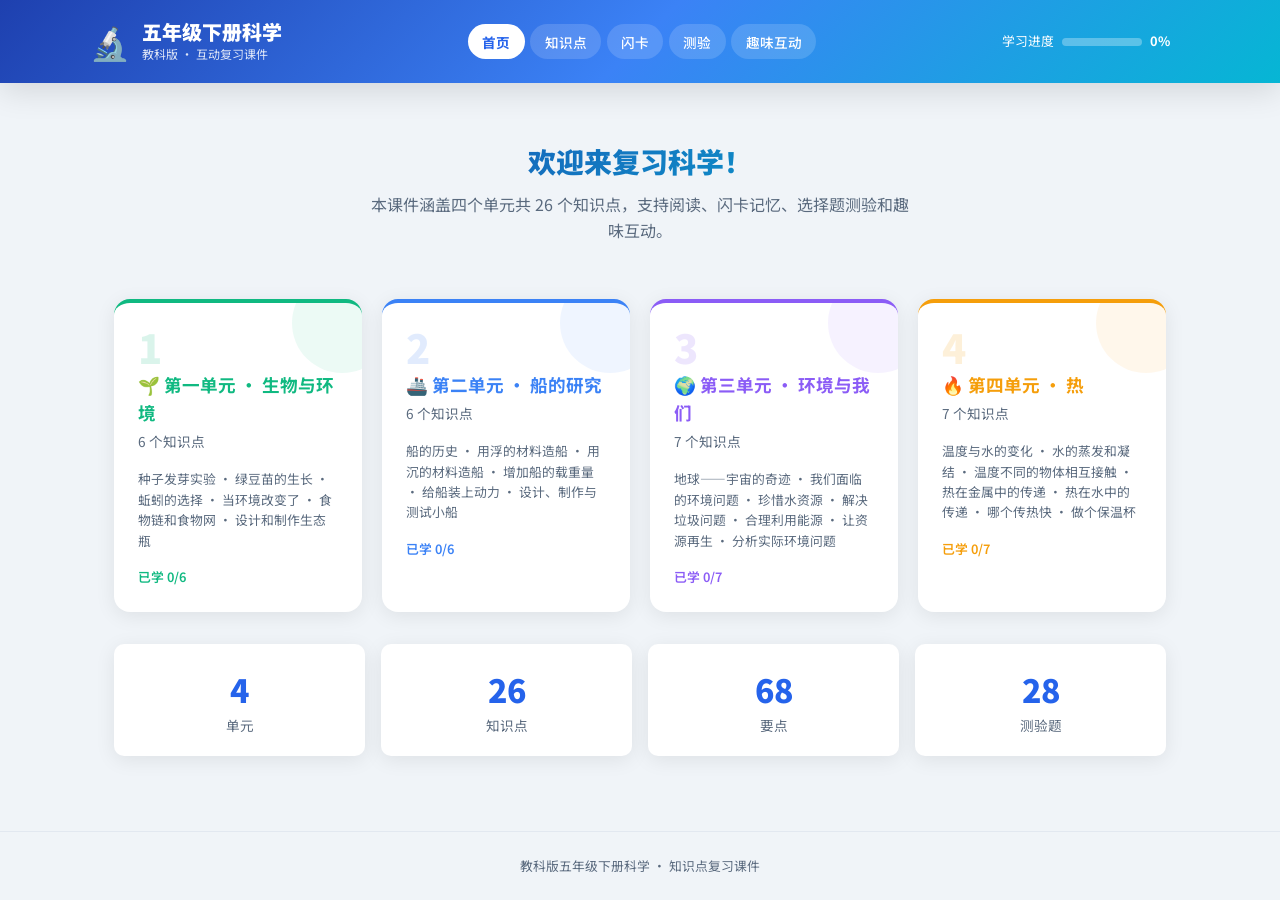
==== index.html @ 883a7576 "Add interactive science review site for grade 5. Co-authored-by: Cursor <cursoragent@cursor.com>" ====
<!DOCTYPE html>
<html lang="zh-CN">
<head>
  <meta charset="UTF-8">
  <meta name="viewport" content="width=device-width, initial-scale=1.0">
  <title>五年级下册科学 · 互动复习</title>
  <link rel="stylesheet" href="css/style.css">
  <link rel="preconnect" href="https://fonts.googleapis.com">
  <link rel="preconnect" href="https://fonts.gstatic.com" crossorigin>
  <link href="https://fonts.googleapis.com/css2?family=Noto+Sans+SC:wght@400;500;700;900&display=swap" rel="stylesheet">
</head>
<body>
  <div class="app">
    <header class="header">
      <div class="header-inner">
        <div class="logo">
          <span class="logo-icon">🔬</span>
          <div>
            <h1>五年级下册科学</h1>
            <p>教科版 · 互动复习课件</p>
          </div>
        </div>
        <nav class="nav" id="mainNav">
          <button class="nav-btn active" data-view="home">首页</button>
          <button class="nav-btn" data-view="learn">知识点</button>
          <button class="nav-btn" data-view="flashcard">闪卡</button>
          <button class="nav-btn" data-view="quiz">测验</button>
          <button class="nav-btn" data-view="play">趣味互动</button>
        </nav>
        <div class="progress-badge" id="progressBadge">
          <span class="progress-label">学习进度</span>
          <div class="progress-bar"><div class="progress-fill" id="progressFill"></div></div>
          <span class="progress-text" id="progressText">0%</span>
        </div>
      </div>
    </header>

    <main class="main">
      <!-- 首页 -->
      <section class="view active" id="view-home">
        <div class="hero">
          <h2>欢迎来复习科学！</h2>
          <p>本课件涵盖四个单元共 26 个知识点，支持阅读、闪卡记忆、选择题测验和趣味互动。</p>
        </div>
        <div class="unit-grid" id="unitGrid"></div>
        <div class="stats-row" id="statsRow"></div>
      </section>

      <!-- 知识点 -->
      <section class="view" id="view-learn">
        <div class="view-toolbar">
          <select id="learnUnitSelect" class="select"></select>
          <input type="search" id="learnSearch" class="search" placeholder="搜索知识点…">
        </div>
        <div class="topic-list" id="topicList"></div>
      </section>

      <!-- 闪卡 -->
      <section class="view" id="view-flashcard">
        <div class="view-toolbar">
          <select id="flashUnitSelect" class="select"></select>
          <span class="flash-counter" id="flashCounter">1 / 1</span>
        </div>
        <div class="flashcard-area">
          <div class="flashcard" id="flashcard">
            <div class="flashcard-inner">
              <div class="flashcard-front">
                <span class="flash-tag" id="flashTag">单元</span>
                <h3 id="flashQuestion">问题</h3>
                <p class="flash-hint">点击卡片查看答案</p>
              </div>
              <div class="flashcard-back">
                <p id="flashAnswer">答案</p>
              </div>
            </div>
          </div>
          <div class="flash-controls">
            <button class="btn btn-secondary" id="flashPrev">← 上一张</button>
            <button class="btn btn-primary" id="flashKnow">我会了 ✓</button>
            <button class="btn btn-secondary" id="flashNext">下一张 →</button>
          </div>
        </div>
      </section>

      <!-- 测验 -->
      <section class="view" id="view-quiz">
        <div id="quizSetup" class="quiz-setup">
          <h2>选择测验范围</h2>
          <div class="quiz-options" id="quizOptions"></div>
          <button class="btn btn-primary btn-lg" id="startQuiz">开始测验</button>
        </div>
        <div id="quizActive" class="quiz-active hidden">
          <div class="quiz-header">
            <span id="quizProgress">第 1 / 10 题</span>
            <span id="quizScore">得分：0</span>
          </div>
          <div class="quiz-question" id="quizQuestion"></div>
          <div class="quiz-choices" id="quizChoices"></div>
          <div class="quiz-feedback hidden" id="quizFeedback"></div>
          <button class="btn btn-primary hidden" id="quizNext">下一题</button>
        </div>
        <div id="quizResult" class="quiz-result hidden">
          <div class="result-card">
            <div class="result-emoji" id="resultEmoji">🎉</div>
            <h2 id="resultTitle">测验完成！</h2>
            <p class="result-score" id="resultScore">10 / 10</p>
            <p id="resultMessage"></p>
            <div class="result-actions">
              <button class="btn btn-primary" id="retryQuiz">再测一次</button>
              <button class="btn btn-secondary" id="reviewWrong">复习错题</button>
            </div>
          </div>
        </div>
      </section>

      <!-- 趣味互动 -->
      <section class="view" id="view-play">
        <div class="play-tabs">
          <button class="play-tab active" data-play="timeline">🚢 船的历史</button>
          <button class="play-tab" data-play="foodchain">🌿 食物链排序</button>
          <button class="play-tab" data-play="match">🔗 概念配对</button>
        </div>

        <div class="play-panel active" id="play-timeline">
          <p class="play-desc">把船的类型按历史发展顺序排列（从最早到最新）</p>
          <div class="timeline-slots" id="timelineSlots"></div>
          <div class="timeline-pool" id="timelinePool"></div>
          <div class="play-actions">
            <button class="btn btn-primary" id="checkTimeline">检查答案</button>
            <button class="btn btn-secondary" id="resetTimeline">重置</button>
          </div>
          <div class="play-feedback" id="timelineFeedback"></div>
        </div>

        <div class="play-panel" id="play-foodchain">
          <p class="play-desc">把下面的生物按食物链顺序排列（从生产者到顶级消费者）</p>
          <div class="chain-scenario" id="chainScenario"></div>
          <div class="chain-slots" id="chainSlots"></div>
          <div class="chain-pool" id="chainPool"></div>
          <div class="play-actions">
            <button class="btn btn-primary" id="checkChain">检查答案</button>
            <button class="btn btn-secondary" id="nextChain">换一题</button>
          </div>
          <div class="play-feedback" id="chainFeedback"></div>
        </div>

        <div class="play-panel" id="play-match">
          <p class="play-desc">点击左侧概念，再点击右侧对应的解释进行配对</p>
          <div class="match-grid">
            <div class="match-col" id="matchTerms"></div>
            <div class="match-col" id="matchDefs"></div>
          </div>
          <div class="play-actions">
            <button class="btn btn-secondary" id="resetMatch">重新开始</button>
          </div>
          <div class="play-feedback" id="matchFeedback"></div>
        </div>
      </section>
    </main>

    <footer class="footer">
      <p>教科版五年级下册科学 · 知识点复习课件</p>
    </footer>
  </div>

  <script src="js/data.js"></script>
  <script src="js/app.js"></script>
</body>
</html>
---- css/style.css ----
:root {
  --bg: #f0f4f8;
  --surface: #ffffff;
  --text: #1a2332;
  --text-muted: #5a6a7e;
  --primary: #2563eb;
  --primary-light: #dbeafe;
  --primary-dark: #1d4ed8;
  --success: #059669;
  --success-light: #d1fae5;
  --warning: #d97706;
  --warning-light: #fef3c7;
  --danger: #dc2626;
  --danger-light: #fee2e2;
  --unit1: #10b981;
  --unit2: #3b82f6;
  --unit3: #8b5cf6;
  --unit4: #f59e0b;
  --radius: 16px;
  --radius-sm: 10px;
  --shadow: 0 4px 20px rgba(0, 0, 0, 0.08);
  --shadow-lg: 0 8px 32px rgba(0, 0, 0, 0.12);
  --font: 'Noto Sans SC', system-ui, sans-serif;
}

*, *::before, *::after { box-sizing: border-box; margin: 0; padding: 0; }

body {
  font-family: var(--font);
  background: var(--bg);
  color: var(--text);
  line-height: 1.6;
  min-height: 100vh;
}

.app { min-height: 100vh; display: flex; flex-direction: column; }

/* Header */
.header {
  background: linear-gradient(135deg, #1e40af 0%, #3b82f6 50%, #06b6d4 100%);
  color: white;
  padding: 1rem 1.5rem;
  position: sticky;
  top: 0;
  z-index: 100;
  box-shadow: var(--shadow-lg);
}

.header-inner {
  max-width: 1100px;
  margin: 0 auto;
  display: flex;
  flex-wrap: wrap;
  align-items: center;
  gap: 1rem;
}

.logo { display: flex; align-items: center; gap: 0.75rem; flex-shrink: 0; }
.logo-icon { font-size: 2rem; }
.logo h1 { font-size: 1.25rem; font-weight: 900; line-height: 1.2; }
.logo p { font-size: 0.75rem; opacity: 0.85; }

.nav { display: flex; flex-wrap: wrap; gap: 0.35rem; flex: 1; justify-content: center; }

.nav-btn {
  background: rgba(255,255,255,0.15);
  border: none;
  color: white;
  padding: 0.45rem 0.9rem;
  border-radius: 999px;
  font-family: var(--font);
  font-size: 0.85rem;
  font-weight: 500;
  cursor: pointer;
  transition: all 0.2s;
}

.nav-btn:hover { background: rgba(255,255,255,0.28); }
.nav-btn.active { background: white; color: var(--primary); font-weight: 700; }

.progress-badge {
  display: flex;
  align-items: center;
  gap: 0.5rem;
  font-size: 0.8rem;
  flex-shrink: 0;
}

.progress-label { white-space: nowrap; }
.progress-bar {
  width: 80px;
  height: 8px;
  background: rgba(255,255,255,0.3);
  border-radius: 999px;
  overflow: hidden;
}
.progress-fill {
  height: 100%;
  background: #fbbf24;
  border-radius: 999px;
  transition: width 0.4s ease;
  width: 0%;
}
.progress-text { font-weight: 700; min-width: 2.5rem; }

/* Main */
.main {
  flex: 1;
  max-width: 1100px;
  margin: 0 auto;
  padding: 1.5rem;
  width: 100%;
}

.view { display: none; animation: fadeIn 0.3s ease; }
.view.active { display: block; }

@keyframes fadeIn {
  from { opacity: 0; transform: translateY(8px); }
  to { opacity: 1; transform: translateY(0); }
}

.hidden { display: none !important; }

/* Hero */
.hero {
  text-align: center;
  padding: 2rem 1rem;
  margin-bottom: 1.5rem;
}

.hero h2 {
  font-size: 1.75rem;
  font-weight: 900;
  margin-bottom: 0.5rem;
  background: linear-gradient(135deg, #1e40af, #06b6d4);
  -webkit-background-clip: text;
  -webkit-text-fill-color: transparent;
  background-clip: text;
}

.hero p { color: var(--text-muted); max-width: 540px; margin: 0 auto; }

/* Unit cards */
.unit-grid {
  display: grid;
  grid-template-columns: repeat(auto-fit, minmax(240px, 1fr));
  gap: 1.25rem;
  margin-bottom: 2rem;
}

.unit-card {
  background: var(--surface);
  border-radius: var(--radius);
  padding: 1.5rem;
  box-shadow: var(--shadow);
  cursor: pointer;
  transition: transform 0.2s, box-shadow 0.2s;
  border-top: 4px solid;
  position: relative;
  overflow: hidden;
}

.unit-card::after {
  content: '';
  position: absolute;
  top: -30px;
  right: -30px;
  width: 100px;
  height: 100px;
  border-radius: 50%;
  opacity: 0.08;
  background: currentColor;
}

.unit-card:hover {
  transform: translateY(-4px);
  box-shadow: var(--shadow-lg);
}

.unit-card .unit-num { font-size: 2.5rem; font-weight: 900; opacity: 0.15; line-height: 1; }
.unit-card h3 { font-size: 1.1rem; font-weight: 700; margin: 0.25rem 0; }
.unit-card p { font-size: 0.85rem; color: var(--text-muted); margin-bottom: 1rem; }
.unit-card .unit-topics { font-size: 0.8rem; color: var(--text-muted); }
.unit-card .unit-progress {
  margin-top: 1rem;
  display: flex;
  align-items: center;
  gap: 0.5rem;
  font-size: 0.8rem;
  font-weight: 600;
}

.unit-card[data-unit="0"] { border-color: var(--unit1); color: var(--unit1); }
.unit-card[data-unit="1"] { border-color: var(--unit2); color: var(--unit2); }
.unit-card[data-unit="2"] { border-color: var(--unit3); color: var(--unit3); }
.unit-card[data-unit="3"] { border-color: var(--unit4); color: var(--unit4); }

/* Stats */
.stats-row {
  display: grid;
  grid-template-columns: repeat(auto-fit, minmax(140px, 1fr));
  gap: 1rem;
}

.stat-card {
  background: var(--surface);
  border-radius: var(--radius-sm);
  padding: 1.25rem;
  text-align: center;
  box-shadow: var(--shadow);
}

.stat-card .stat-num {
  font-size: 2rem;
  font-weight: 900;
  color: var(--primary);
}

.stat-card .stat-label { font-size: 0.85rem; color: var(--text-muted); }

/* Toolbar */
.view-toolbar {
  display: flex;
  gap: 0.75rem;
  margin-bottom: 1.25rem;
  flex-wrap: wrap;
  align-items: center;
}

.select, .search {
  font-family: var(--font);
  padding: 0.6rem 1rem;
  border: 2px solid #e2e8f0;
  border-radius: var(--radius-sm);
  font-size: 0.9rem;
  background: var(--surface);
  transition: border-color 0.2s;
}

.select:focus, .search:focus {
  outline: none;
  border-color: var(--primary);
}

.search { flex: 1; min-width: 180px; }

/* Topic list */
.topic-list { display: flex; flex-direction: column; gap: 1rem; }

.topic-card {
  background: var(--surface);
  border-radius: var(--radius);
  box-shadow: var(--shadow);
  overflow: hidden;
}

.topic-header {
  display: flex;
  align-items: center;
  justify-content: space-between;
  padding: 1rem 1.25rem;
  cursor: pointer;
  user-select: none;
  transition: background 0.2s;
}

.topic-header:hover { background: #f8fafc; }

.topic-header h3 {
  font-size: 1rem;
  font-weight: 700;
  display: flex;
  align-items: center;
  gap: 0.5rem;
}

.topic-header .topic-badge {
  font-size: 0.7rem;
  padding: 0.15rem 0.5rem;
  border-radius: 999px;
  background: var(--primary-light);
  color: var(--primary);
  font-weight: 600;
}

.topic-header .chevron {
  transition: transform 0.3s;
  font-size: 1.2rem;
  color: var(--text-muted);
}

.topic-card.open .chevron { transform: rotate(180deg); }

.topic-body {
  max-height: 0;
  overflow: hidden;
  transition: max-height 0.35s ease;
}

.topic-card.open .topic-body { max-height: 2000px; }

.topic-content { padding: 0 1.25rem 1.25rem; }

.point-list { list-style: none; display: flex; flex-direction: column; gap: 0.6rem; }

.point-list li {
  display: flex;
  gap: 0.6rem;
  font-size: 0.92rem;
  line-height: 1.55;
  padding: 0.6rem 0.8rem;
  background: #f8fafc;
  border-radius: var(--radius-sm);
  border-left: 3px solid var(--primary);
}

.point-list li::before {
  content: '💡';
  flex-shrink: 0;
}

.topic-actions {
  display: flex;
  gap: 0.5rem;
  margin-top: 0.75rem;
}

.btn-done {
  font-family: var(--font);
  font-size: 0.8rem;
  padding: 0.35rem 0.75rem;
  border-radius: 999px;
  border: 2px solid var(--success);
  background: transparent;
  color: var(--success);
  cursor: pointer;
  font-weight: 600;
  transition: all 0.2s;
}

.btn-done:hover { background: var(--success-light); }
.btn-done.completed { background: var(--success); color: white; }

/* Flashcard */
.flash-counter { font-weight: 700; color: var(--text-muted); margin-left: auto; }

.flashcard-area {
  display: flex;
  flex-direction: column;
  align-items: center;
  gap: 1.5rem;
  padding: 1rem 0;
}

.flashcard {
  width: 100%;
  max-width: 520px;
  height: 280px;
  perspective: 1000px;
  cursor: pointer;
}

.flashcard-inner {
  width: 100%;
  height: 100%;
  position: relative;
  transition: transform 0.5s;
  transform-style: preserve-3d;
}

.flashcard.flipped .flashcard-inner { transform: rotateY(180deg); }

.flashcard-front, .flashcard-back {
  position: absolute;
  inset: 0;
  backface-visibility: hidden;
  border-radius: var(--radius);
  display: flex;
  flex-direction: column;
  align-items: center;
  justify-content: center;
  padding: 2rem;
  text-align: center;
  box-shadow: var(--shadow-lg);
}

.flashcard-front {
  background: linear-gradient(145deg, #1e40af, #3b82f6);
  color: white;
}

.flashcard-back {
  background: var(--surface);
  transform: rotateY(180deg);
  border: 3px solid var(--primary);
}

.flash-tag {
  font-size: 0.75rem;
  background: rgba(255,255,255,0.2);
  padding: 0.2rem 0.6rem;
  border-radius: 999px;
  margin-bottom: 1rem;
}

.flashcard-front h3 { font-size: 1.2rem; font-weight: 700; line-height: 1.5; }
.flash-hint { font-size: 0.8rem; opacity: 0.7; margin-top: 1.5rem; }
.flashcard-back p { font-size: 1rem; line-height: 1.7; color: var(--text); }

.flash-controls { display: flex; gap: 0.75rem; flex-wrap: wrap; justify-content: center; }

/* Buttons */
.btn {
  font-family: var(--font);
  padding: 0.6rem 1.25rem;
  border-radius: var(--radius-sm);
  border: none;
  font-size: 0.9rem;
  font-weight: 600;
  cursor: pointer;
  transition: all 0.2s;
}

.btn-primary { background: var(--primary); color: white; }
.btn-primary:hover { background: var(--primary-dark); }
.btn-secondary { background: #e2e8f0; color: var(--text); }
.btn-secondary:hover { background: #cbd5e1; }
.btn-lg { padding: 0.85rem 2rem; font-size: 1rem; }

/* Quiz */
.quiz-setup { text-align: center; padding: 2rem 1rem; }
.quiz-setup h2 { margin-bottom: 1.5rem; font-size: 1.5rem; }

.quiz-options {
  display: flex;
  flex-wrap: wrap;
  gap: 0.75rem;
  justify-content: center;
  margin-bottom: 2rem;
}

.quiz-opt {
  padding: 0.75rem 1.25rem;
  border: 2px solid #e2e8f0;
  border-radius: var(--radius-sm);
  background: var(--surface);
  cursor: pointer;
  font-family: var(--font);
  font-size: 0.9rem;
  font-weight: 500;
  transition: all 0.2s;
}

.quiz-opt.selected { border-color: var(--primary); background: var(--primary-light); color: var(--primary-dark); font-weight: 700; }

.quiz-active { max-width: 640px; margin: 0 auto; }

.quiz-header {
  display: flex;
  justify-content: space-between;
  margin-bottom: 1.5rem;
  font-weight: 600;
  color: var(--text-muted);
}

.quiz-question {
  background: var(--surface);
  border-radius: var(--radius);
  padding: 1.5rem;
  font-size: 1.1rem;
  font-weight: 600;
  margin-bottom: 1.25rem;
  box-shadow: var(--shadow);
  line-height: 1.6;
}

.quiz-choices { display: flex; flex-direction: column; gap: 0.6rem; margin-bottom: 1rem; }

.quiz-choice {
  padding: 0.85rem 1.1rem;
  border: 2px solid #e2e8f0;
  border-radius: var(--radius-sm);
  background: var(--surface);
  cursor: pointer;
  font-family: var(--font);
  font-size: 0.95rem;
  text-align: left;
  transition: all 0.2s;
}

.quiz-choice:hover:not(:disabled) { border-color: var(--primary); background: var(--primary-light); }
.quiz-choice.correct { border-color: var(--success); background: var(--success-light); }
.quiz-choice.wrong { border-color: var(--danger); background: var(--danger-light); }
.quiz-choice:disabled { cursor: default; }

.quiz-feedback {
  padding: 1rem;
  border-radius: var(--radius-sm);
  margin-bottom: 1rem;
  font-size: 0.9rem;
  line-height: 1.5;
}

.quiz-feedback.correct-fb { background: var(--success-light); color: var(--success); }
.quiz-feedback.wrong-fb { background: var(--danger-light); color: var(--danger); }

.quiz-result { display: flex; justify-content: center; padding: 2rem; }

.result-card {
  background: var(--surface);
  border-radius: var(--radius);
  padding: 2.5rem;
  text-align: center;
  box-shadow: var(--shadow-lg);
  max-width: 400px;
  width: 100%;
}

.result-emoji { font-size: 4rem; margin-bottom: 0.5rem; }
.result-score { font-size: 2.5rem; font-weight: 900; color: var(--primary); margin: 0.5rem 0; }
.result-actions { display: flex; gap: 0.75rem; justify-content: center; margin-top: 1.5rem; flex-wrap: wrap; }

/* Play */
.play-tabs {
  display: flex;
  flex-wrap: wrap;
  gap: 0.5rem;
  margin-bottom: 1.5rem;
}

.play-tab {
  font-family: var(--font);
  padding: 0.6rem 1rem;
  border: 2px solid #e2e8f0;
  border-radius: var(--radius-sm);
  background: var(--surface);
  cursor: pointer;
  font-size: 0.85rem;
  font-weight: 500;
  transition: all 0.2s;
}

.play-tab.active { border-color: var(--primary); background: var(--primary-light); font-weight: 700; }

.play-panel { display: none; }
.play-panel.active { display: block; animation: fadeIn 0.3s ease; }

.play-desc { color: var(--text-muted); margin-bottom: 1.25rem; font-size: 0.9rem; }

.timeline-slots, .chain-slots {
  display: flex;
  flex-wrap: wrap;
  gap: 0.5rem;
  margin-bottom: 1rem;
  min-height: 60px;
  padding: 0.75rem;
  background: #e2e8f0;
  border-radius: var(--radius-sm);
  border: 2px dashed #94a3b8;
}

.timeline-pool, .chain-pool {
  display: flex;
  flex-wrap: wrap;
  gap: 0.5rem;
  margin-bottom: 1rem;
}

.drag-item {
  padding: 0.5rem 0.85rem;
  background: var(--surface);
  border: 2px solid var(--primary);
  border-radius: var(--radius-sm);
  cursor: grab;
  font-size: 0.85rem;
  font-weight: 600;
  user-select: none;
  transition: transform 0.15s, box-shadow 0.15s;
}

.drag-item:active { cursor: grabbing; transform: scale(1.05); box-shadow: var(--shadow); }
.drag-item.placed { border-color: #94a3b8; }
.drag-item.correct-item { border-color: var(--success); background: var(--success-light); }
.drag-item.wrong-item { border-color: var(--danger); background: var(--danger-light); }

.slot-num {
  display: flex;
  align-items: center;
  justify-content: center;
  min-width: 36px;
  height: 36px;
  background: #94a3b8;
  color: white;
  border-radius: 50%;
  font-size: 0.8rem;
  font-weight: 700;
  flex-shrink: 0;
}

.chain-scenario {
  background: var(--primary-light);
  padding: 0.75rem 1rem;
  border-radius: var(--radius-sm);
  margin-bottom: 1rem;
  font-weight: 600;
  font-size: 0.9rem;
  color: var(--primary-dark);
}

.play-actions { display: flex; gap: 0.75rem; margin-bottom: 1rem; }

.play-feedback {
  padding: 0.85rem 1rem;
  border-radius: var(--radius-sm);
  font-weight: 600;
  font-size: 0.9rem;
  min-height: 2.5rem;
}

.play-feedback.success { background: var(--success-light); color: var(--success); }
.play-feedback.error { background: var(--danger-light); color: var(--danger); }

.match-grid {
  display: grid;
  grid-template-columns: 1fr 1fr;
  gap: 1rem;
  margin-bottom: 1rem;
}

@media (max-width: 600px) {
  .match-grid { grid-template-columns: 1fr; }
}

.match-col { display: flex; flex-direction: column; gap: 0.5rem; }

.match-item {
  padding: 0.75rem 1rem;
  border: 2px solid #e2e8f0;
  border-radius: var(--radius-sm);
  background: var(--surface);
  cursor: pointer;
  font-size: 0.85rem;
  transition: all 0.2s;
  line-height: 1.4;
}

.match-item:hover { border-color: var(--primary); }
.match-item.selected { border-color: var(--primary); background: var(--primary-light); font-weight: 600; }
.match-item.matched { border-color: var(--success); background: var(--success-light); cursor: default; opacity: 0.7; }
.match-item.wrong-flash { animation: shake 0.4s; border-color: var(--danger); }

@keyframes shake {
  0%, 100% { transform: translateX(0); }
  25% { transform: translateX(-6px); }
  75% { transform: translateX(6px); }
}

/* Footer */
.footer {
  text-align: center;
  padding: 1.5rem;
  color: var(--text-muted);
  font-size: 0.8rem;
  border-top: 1px solid #e2e8f0;
}

@media (max-width: 768px) {
  .header-inner { flex-direction: column; align-items: stretch; }
  .nav { justify-content: flex-start; }
  .progress-badge { justify-content: center; }
  .hero h2 { font-size: 1.4rem; }
}
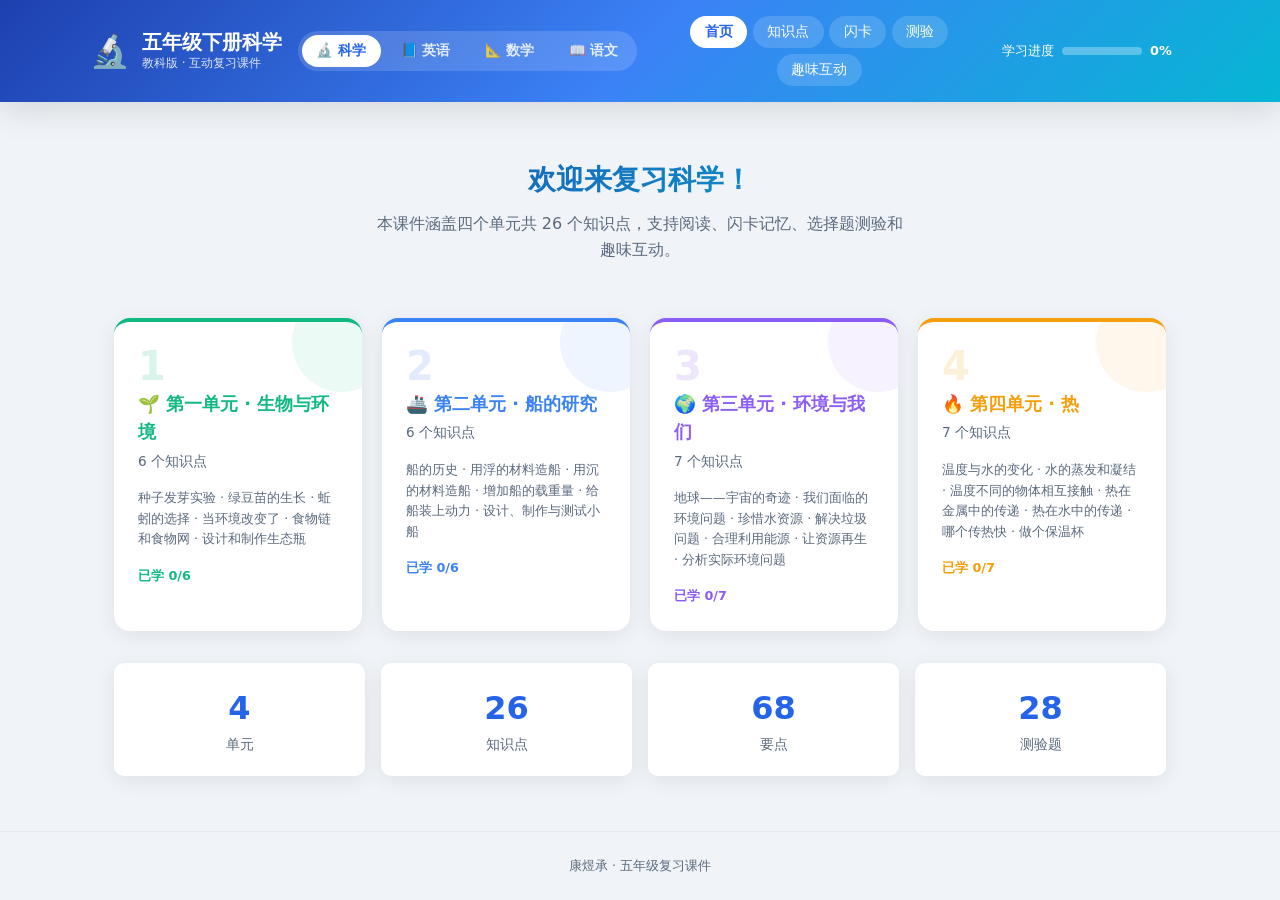
==== commit 7db4ffa1: "Add English, math, and Chinese review modules with expanded question banks. Integrate three new subj" ====
--- a/index.html
+++ b/index.html
@@ -3,41 +3,86 @@
 <head>
   <meta charset="UTF-8">
   <meta name="viewport" content="width=device-width, initial-scale=1.0">
-  <title>五年级下册科学 · 互动复习</title>
+  <title>康煜承 · 五年级复习课件</title>
   <link rel="stylesheet" href="css/style.css">
-  <link rel="preconnect" href="https://fonts.googleapis.com">
-  <link rel="preconnect" href="https://fonts.gstatic.com" crossorigin>
-  <link href="https://fonts.googleapis.com/css2?family=Noto+Sans+SC:wght@400;500;700;900&display=swap" rel="stylesheet">
 </head>
 <body>
   <div class="app">
     <header class="header">
       <div class="header-inner">
         <div class="logo">
-          <span class="logo-icon">🔬</span>
+          <span class="logo-icon" id="logoIcon">🔬</span>
           <div>
-            <h1>五年级下册科学</h1>
-            <p>教科版 · 互动复习课件</p>
-          </div>
-        </div>
-        <nav class="nav" id="mainNav">
-          <button class="nav-btn active" data-view="home">首页</button>
-          <button class="nav-btn" data-view="learn">知识点</button>
-          <button class="nav-btn" data-view="flashcard">闪卡</button>
-          <button class="nav-btn" data-view="quiz">测验</button>
-          <button class="nav-btn" data-view="play">趣味互动</button>
+            <h1 id="siteTitle">五年级下册科学</h1>
+            <p id="siteSubtitle">教科版 · 互动复习课件</p>
+          </div>
+        </div>
+
+        <div class="subject-bar">
+          <button class="subject-btn active" data-subject="science">🔬 科学</button>
+          <button class="subject-btn" data-subject="english">📘 英语</button>
+          <button class="subject-btn" data-subject="math">📐 数学</button>
+          <button class="subject-btn" data-subject="chinese">📖 语文</button>
+        </div>
+
+        <nav class="nav" id="scienceNav">
+          <button class="nav-btn active" data-subject="science" data-view="home">首页</button>
+          <button class="nav-btn" data-subject="science" data-view="learn">知识点</button>
+          <button class="nav-btn" data-subject="science" data-view="flashcard">闪卡</button>
+          <button class="nav-btn" data-subject="science" data-view="quiz">测验</button>
+          <button class="nav-btn" data-subject="science" data-view="play">趣味互动</button>
         </nav>
-        <div class="progress-badge" id="progressBadge">
+
+        <nav class="nav hidden" id="englishNav">
+          <button class="nav-btn active" data-subject="english" data-view="eng-home">首页</button>
+          <button class="nav-btn" data-subject="english" data-view="eng-learn">知识点</button>
+          <button class="nav-btn" data-subject="english" data-view="eng-flashcard">闪卡</button>
+          <button class="nav-btn" data-subject="english" data-view="eng-quiz">测验</button>
+          <button class="nav-btn" data-subject="english" data-view="eng-play">趣味互动</button>
+        </nav>
+
+        <nav class="nav hidden" id="mathNav">
+          <button class="nav-btn active" data-subject="math" data-view="math-home">首页</button>
+          <button class="nav-btn" data-subject="math" data-view="math-learn">知识点</button>
+          <button class="nav-btn" data-subject="math" data-view="math-flashcard">闪卡</button>
+          <button class="nav-btn" data-subject="math" data-view="math-quiz">测验</button>
+          <button class="nav-btn" data-subject="math" data-view="math-play">趣味互动</button>
+        </nav>
+
+        <nav class="nav hidden" id="chineseNav">
+          <button class="nav-btn active" data-subject="chinese" data-view="chi-home">首页</button>
+          <button class="nav-btn" data-subject="chinese" data-view="chi-learn">知识点</button>
+          <button class="nav-btn" data-subject="chinese" data-view="chi-flashcard">闪卡</button>
+          <button class="nav-btn" data-subject="chinese" data-view="chi-quiz">测验</button>
+          <button class="nav-btn" data-subject="chinese" data-view="chi-play">趣味互动</button>
+        </nav>
+
+        <div class="progress-badge" id="scienceProgress">
           <span class="progress-label">学习进度</span>
           <div class="progress-bar"><div class="progress-fill" id="progressFill"></div></div>
           <span class="progress-text" id="progressText">0%</span>
         </div>
+        <div class="progress-badge hidden" id="englishProgress">
+          <span class="progress-label">学习进度</span>
+          <div class="progress-bar"><div class="progress-fill" id="engProgressFill"></div></div>
+          <span class="progress-text" id="engProgressText">0%</span>
+        </div>
+        <div class="progress-badge hidden" id="mathProgress">
+          <span class="progress-label">学习进度</span>
+          <div class="progress-bar"><div class="progress-fill" id="mathProgressFill"></div></div>
+          <span class="progress-text" id="mathProgressText">0%</span>
+        </div>
+        <div class="progress-badge hidden" id="chineseProgress">
+          <span class="progress-label">学习进度</span>
+          <div class="progress-bar"><div class="progress-fill" id="chiProgressFill"></div></div>
+          <span class="progress-text" id="chiProgressText">0%</span>
+        </div>
       </div>
     </header>
 
     <main class="main">
-      <!-- 首页 -->
-      <section class="view active" id="view-home">
+      <!-- ═══ 科学 ═══ -->
+      <section class="view active" id="view-home" data-subject="science">
         <div class="hero">
           <h2>欢迎来复习科学！</h2>
           <p>本课件涵盖四个单元共 26 个知识点，支持阅读、闪卡记忆、选择题测验和趣味互动。</p>
@@ -46,8 +91,7 @@
         <div class="stats-row" id="statsRow"></div>
       </section>
 
-      <!-- 知识点 -->
-      <section class="view" id="view-learn">
+      <section class="view" id="view-learn" data-subject="science">
         <div class="view-toolbar">
           <select id="learnUnitSelect" class="select"></select>
           <input type="search" id="learnSearch" class="search" placeholder="搜索知识点…">
@@ -55,8 +99,7 @@
         <div class="topic-list" id="topicList"></div>
       </section>
 
-      <!-- 闪卡 -->
-      <section class="view" id="view-flashcard">
+      <section class="view" id="view-flashcard" data-subject="science">
         <div class="view-toolbar">
           <select id="flashUnitSelect" class="select"></select>
           <span class="flash-counter" id="flashCounter">1 / 1</span>
@@ -82,8 +125,7 @@
         </div>
       </section>
 
-      <!-- 测验 -->
-      <section class="view" id="view-quiz">
+      <section class="view" id="view-quiz" data-subject="science">
         <div id="quizSetup" class="quiz-setup">
           <h2>选择测验范围</h2>
           <div class="quiz-options" id="quizOptions"></div>
@@ -113,57 +155,454 @@
         </div>
       </section>
 
-      <!-- 趣味互动 -->
-      <section class="view" id="view-play">
+      <section class="view" id="view-play" data-subject="science">
         <div class="play-tabs">
           <button class="play-tab active" data-play="timeline">🚢 船的历史</button>
-          <button class="play-tab" data-play="foodchain">🌿 食物链排序</button>
-          <button class="play-tab" data-play="match">🔗 概念配对</button>
-        </div>
-
+          <button class="play-tab" data-play="foodchain">🌿 食物链</button>
+          <button class="play-tab" data-play="concept">💡 概念闯关</button>
+        </div>
         <div class="play-panel active" id="play-timeline">
-          <p class="play-desc">把船的类型按历史发展顺序排列（从最早到最新）</p>
-          <div class="timeline-slots" id="timelineSlots"></div>
-          <div class="timeline-pool" id="timelinePool"></div>
-          <div class="play-actions">
-            <button class="btn btn-primary" id="checkTimeline">检查答案</button>
-            <button class="btn btn-secondary" id="resetTimeline">重置</button>
-          </div>
-          <div class="play-feedback" id="timelineFeedback"></div>
-        </div>
-
+          <div class="play-card">
+            <h3 class="play-card-title">🚢 排出船的发展顺序</h3>
+            <p class="play-card-desc">从<strong>最早</strong>到<strong>最新</strong>，每一行点下拉框选答案</p>
+            <div class="pick-list" id="timelineRows"></div>
+            <div class="play-actions">
+              <button class="btn btn-primary btn-lg" id="checkTimeline">✓ 检查答案</button>
+              <button class="btn btn-secondary" id="resetTimeline">清空重来</button>
+              <button class="btn btn-secondary" id="showTimelineAnswer">💡 看正确答案</button>
+            </div>
+            <div class="play-feedback" id="timelineFeedback"></div>
+          </div>
+        </div>
         <div class="play-panel" id="play-foodchain">
-          <p class="play-desc">把下面的生物按食物链顺序排列（从生产者到顶级消费者）</p>
-          <div class="chain-scenario" id="chainScenario"></div>
-          <div class="chain-slots" id="chainSlots"></div>
-          <div class="chain-pool" id="chainPool"></div>
-          <div class="play-actions">
-            <button class="btn btn-primary" id="checkChain">检查答案</button>
-            <button class="btn btn-secondary" id="nextChain">换一题</button>
-          </div>
-          <div class="play-feedback" id="chainFeedback"></div>
-        </div>
-
-        <div class="play-panel" id="play-match">
-          <p class="play-desc">点击左侧概念，再点击右侧对应的解释进行配对</p>
-          <div class="match-grid">
-            <div class="match-col" id="matchTerms"></div>
-            <div class="match-col" id="matchDefs"></div>
-          </div>
-          <div class="play-actions">
-            <button class="btn btn-secondary" id="resetMatch">重新开始</button>
-          </div>
-          <div class="play-feedback" id="matchFeedback"></div>
+          <div class="play-card">
+            <h3 class="play-card-title">🌿 排出食物链顺序</h3>
+            <p class="play-card-desc" id="chainScenario">从生产者到顶级消费者</p>
+            <div class="pick-list" id="chainRows"></div>
+            <div class="play-actions">
+              <button class="btn btn-primary btn-lg" id="checkChain">✓ 检查答案</button>
+              <button class="btn btn-secondary" id="nextChain">↻ 换一题</button>
+              <button class="btn btn-secondary" id="showChainAnswer">💡 看正确答案</button>
+            </div>
+            <div class="play-feedback" id="chainFeedback"></div>
+          </div>
+        </div>
+        <div class="play-panel" id="play-concept">
+          <div class="play-card">
+            <div class="mini-quiz-head">
+              <span class="mini-quiz-badge">概念闯关</span>
+              <span class="mini-quiz-progress" id="conceptProgress">1 / 8</span>
+            </div>
+            <div class="mini-quiz-question" id="conceptQuestion">题目</div>
+            <div class="mini-quiz-options" id="conceptOptions"></div>
+            <div class="play-feedback" id="conceptFeedback"></div>
+            <div class="play-actions">
+              <button class="btn btn-primary btn-lg hidden" id="conceptNext">下一题 →</button>
+              <button class="btn btn-secondary" id="resetConcept">↺ 重新开始</button>
+            </div>
+          </div>
+        </div>
+      </section>
+
+      <!-- ═══ 英语 ═══ -->
+      <section class="view" id="view-eng-home" data-subject="english">
+        <div class="hero hero-english">
+          <h2 id="engHeroTitle">欢迎来复习英语！</h2>
+          <p id="engExamTitle"></p>
+          <p class="exam-note" id="engExamNote"></p>
+        </div>
+        <div class="unit-grid" id="engUnitGrid"></div>
+        <div class="stats-row" id="engStatsRow"></div>
+      </section>
+
+      <section class="view" id="view-eng-learn" data-subject="english">
+        <div class="view-toolbar">
+          <select id="engLearnUnitSelect" class="select"></select>
+          <input type="search" id="engLearnSearch" class="search" placeholder="搜索知识点…">
+        </div>
+        <div class="topic-list" id="engTopicList"></div>
+      </section>
+
+      <section class="view" id="view-eng-flashcard" data-subject="english">
+        <div class="view-toolbar">
+          <select id="engFlashUnitSelect" class="select"></select>
+          <span class="flash-counter" id="engFlashCounter">1 / 1</span>
+        </div>
+        <div class="flashcard-area">
+          <div class="flashcard flashcard-eng" id="engFlashcard">
+            <div class="flashcard-inner">
+              <div class="flashcard-front">
+                <span class="flash-tag" id="engFlashTag">单元</span>
+                <h3 id="engFlashQuestion">问题</h3>
+                <p class="flash-hint">点击卡片查看答案</p>
+              </div>
+              <div class="flashcard-back">
+                <p id="engFlashAnswer">答案</p>
+              </div>
+            </div>
+          </div>
+          <div class="flash-controls">
+            <button class="btn btn-secondary" id="engFlashPrev">← 上一张</button>
+            <button class="btn btn-primary" id="engFlashKnow">我会了 ✓</button>
+            <button class="btn btn-secondary" id="engFlashNext">下一张 →</button>
+          </div>
+        </div>
+      </section>
+
+      <section class="view" id="view-eng-quiz" data-subject="english">
+        <div id="engQuizSetup" class="quiz-setup">
+          <h2>选择测验范围</h2>
+          <div class="quiz-options" id="engQuizOptions"></div>
+          <button class="btn btn-primary btn-lg" id="startEngQuiz">开始测验</button>
+        </div>
+        <div id="engQuizActive" class="quiz-active hidden">
+          <div class="quiz-header">
+            <span id="engQuizProgress">第 1 / 10 题</span>
+            <span id="engQuizScore">得分：0</span>
+          </div>
+          <div class="quiz-question" id="engQuizQuestion"></div>
+          <div class="quiz-choices" id="engQuizChoices"></div>
+          <div class="quiz-feedback hidden" id="engQuizFeedback"></div>
+          <button class="btn btn-primary hidden" id="engQuizNext">下一题</button>
+        </div>
+        <div id="engQuizResult" class="quiz-result hidden">
+          <div class="result-card">
+            <div class="result-emoji" id="engResultEmoji">🎉</div>
+            <h2 id="engResultTitle">测验完成！</h2>
+            <p class="result-score" id="engResultScore">10 / 10</p>
+            <p id="engResultMessage"></p>
+            <div class="result-actions">
+              <button class="btn btn-primary" id="retryEngQuiz">再测一次</button>
+              <button class="btn btn-secondary" id="reviewEngWrong">复习错题</button>
+            </div>
+          </div>
+        </div>
+      </section>
+
+      <section class="view" id="view-eng-play" data-subject="english">
+        <div class="play-tabs">
+          <button class="play-tab active" data-play="vocab">📝 词汇闯关</button>
+          <button class="play-tab" data-play="dialogue">💬 对话填空</button>
+          <button class="play-tab" data-play="reading">📖 阅读练习</button>
+          <button class="play-tab" data-play="writing">✍️ 写作参考</button>
+        </div>
+
+        <div class="play-panel active" id="eng-play-vocab">
+          <div class="play-card">
+            <p class="play-card-desc">学完知识点后来这里练手：填空后点「检查」看对错</p>
+            <div id="engPlayVocab"></div>
+          </div>
+        </div>
+
+        <div class="play-panel" id="eng-play-dialogue">
+          <div class="play-card">
+            <h3 class="play-card-title">Nancy 谈论元宵节</h3>
+            <p class="play-card-desc">每一空从下拉框选合适的句子</p>
+            <div class="dialogue-box" id="engDialogueLines"></div>
+            <div class="play-actions">
+              <button type="button" class="btn btn-primary btn-lg" id="checkEngDialogue">✓ 检查答案</button>
+            </div>
+            <div class="play-feedback" id="engDialogueFeedback"></div>
+          </div>
+        </div>
+
+        <div class="play-panel" id="eng-play-reading">
+          <div class="play-tabs read-tabs" style="margin-bottom:1rem">
+            <button type="button" class="read-tab play-tab active" data-read="myopia">👓 近视</button>
+            <button type="button" class="read-tab play-tab" data-read="tea">🍵 茶文化</button>
+          </div>
+          <div class="read-panel active" id="read-play-myopia">
+            <pre class="read-passage" id="engPlayMyopiaPassage"></pre>
+            <div id="engPlayMyopiaQ"></div>
+            <button type="button" class="btn btn-secondary" id="checkMyopiaFillBtn">检查填空题</button>
+          </div>
+          <div class="read-panel" id="read-play-tea">
+            <pre class="read-passage" id="engPlayTeaPassage"></pre>
+            <p class="play-card-desc">T = 正确，F = 错误</p>
+            <div id="engPlayTeaQ"></div>
+          </div>
+        </div>
+
+        <div class="play-panel" id="eng-play-writing">
+          <div class="play-card">
+            <h3 class="play-card-title">书面表达</h3>
+            <p class="play-card-desc" id="engPlayWritingPrompt"></p>
+            <div class="writing-template">
+              <strong>句型：</strong><p id="engPlayWritingTemplate"></p>
+            </div>
+            <h4 class="writing-subtitle">例句</h4>
+            <div id="engPlayWritingExamples"></div>
+          </div>
+        </div>
+      </section>
+
+      <!-- ═══ 数学 ═══ -->
+      <section class="view" id="view-math-home" data-subject="math">
+        <div class="hero hero-math">
+          <h2 id="mathHeroTitle">欢迎来复习数学！</h2>
+          <p id="mathExamTitle"></p>
+          <p class="exam-note" id="mathExamNote"></p>
+        </div>
+        <div class="unit-grid" id="mathUnitGrid"></div>
+        <div class="stats-row" id="mathStatsRow"></div>
+        <div class="math-exam-sections" id="mathExamSections"></div>
+        <div class="math-sources-block">
+          <h3 class="section-title">📚 参考试卷（12 份）</h3>
+          <div class="math-sources-grid" id="mathSourcesGrid"></div>
+        </div>
+      </section>
+
+      <section class="view" id="view-math-learn" data-subject="math">
+        <div class="view-toolbar">
+          <select id="mathLearnUnitSelect" class="select"></select>
+          <input type="search" id="mathLearnSearch" class="search" placeholder="搜索知识点…">
+        </div>
+        <div class="topic-list" id="mathTopicList"></div>
+      </section>
+
+      <section class="view" id="view-math-flashcard" data-subject="math">
+        <div class="view-toolbar">
+          <select id="mathFlashUnitSelect" class="select"></select>
+          <span class="flash-counter" id="mathFlashCounter">1 / 1</span>
+        </div>
+        <div class="flashcard-area">
+          <div class="flashcard flashcard-math" id="mathFlashcard">
+            <div class="flashcard-inner">
+              <div class="flashcard-front">
+                <span class="flash-tag" id="mathFlashTag">单元</span>
+                <h3 id="mathFlashQuestion">问题</h3>
+                <p class="flash-hint">点击卡片查看答案</p>
+              </div>
+              <div class="flashcard-back">
+                <p id="mathFlashAnswer">答案</p>
+              </div>
+            </div>
+          </div>
+          <div class="flash-controls">
+            <button class="btn btn-secondary" id="mathFlashPrev">← 上一张</button>
+            <button class="btn btn-primary" id="mathFlashKnow">我会了 ✓</button>
+            <button class="btn btn-secondary" id="mathFlashNext">下一张 →</button>
+          </div>
+        </div>
+      </section>
+
+      <section class="view" id="view-math-quiz" data-subject="math">
+        <div id="mathQuizSetup" class="quiz-setup">
+          <h2>选择测验范围</h2>
+          <p class="quiz-hint">题型贴近苏州期末卷：选择、判断、填空、计算（每次 15 题）</p>
+          <div class="quiz-options" id="mathQuizOptions"></div>
+          <button class="btn btn-primary btn-lg" id="startMathQuiz">开始测验</button>
+        </div>
+        <div id="mathQuizActive" class="quiz-active hidden">
+          <div class="quiz-header">
+            <span id="mathQuizProgress">第 1 / 10 题</span>
+            <span id="mathQuizScore">得分：0</span>
+          </div>
+          <div class="quiz-question" id="mathQuizQuestion"></div>
+          <div class="quiz-choices" id="mathQuizChoices"></div>
+          <div class="quiz-feedback hidden" id="mathQuizFeedback"></div>
+          <button class="btn btn-primary hidden" id="mathQuizNext">下一题</button>
+        </div>
+        <div id="mathQuizResult" class="quiz-result hidden">
+          <div class="result-card">
+            <div class="result-emoji" id="mathResultEmoji">🎉</div>
+            <h2 id="mathResultTitle">测验完成！</h2>
+            <p class="result-score" id="mathResultScore">10 / 10</p>
+            <p id="mathResultMessage"></p>
+            <div class="result-actions">
+              <button class="btn btn-primary" id="retryMathQuiz">再测一次</button>
+              <button class="btn btn-secondary" id="reviewMathWrong">复习错题</button>
+            </div>
+          </div>
+        </div>
+      </section>
+
+      <section class="view" id="view-math-play" data-subject="math">
+        <div class="play-tabs">
+          <button class="play-tab active" data-play="fill">📝 填空闯关</button>
+          <button class="play-tab" data-play="judge">⚖️ 判断题</button>
+          <button class="play-tab" data-play="calc">🔢 计算方程</button>
+          <button class="play-tab" data-play="word">📋 应用题思路</button>
+          <button class="play-tab" data-play="pick">⭐ 卷面精选</button>
+        </div>
+
+        <div class="play-panel active" id="math-play-fill">
+          <div class="play-card">
+            <p class="play-card-desc">期末卷常考概念与公式，填完点「检查填空」</p>
+            <div id="mathPlayFill"></div>
+          </div>
+        </div>
+
+        <div class="play-panel" id="math-play-judge">
+          <div class="play-card">
+            <p class="play-card-desc">苏州卷判断题风格：选「正确」或「错误」</p>
+            <div id="mathPlayJudge"></div>
+          </div>
+        </div>
+
+        <div class="play-panel" id="math-play-calc">
+          <div class="play-card">
+            <p class="play-card-desc">计算题 + 解方程（答案填数字或分数如 11/20）</p>
+            <div id="mathPlayCalc"></div>
+          </div>
+        </div>
+
+        <div class="play-panel" id="math-play-word">
+          <div class="play-card">
+            <p class="play-card-desc">按苏教 8 单元整理：32 道应用题思路 + 8 种解题方法（来自 12 份苏州卷）</p>
+            <div id="mathPlayWord"></div>
+          </div>
+        </div>
+
+        <div class="play-panel" id="math-play-pick">
+          <div class="play-card">
+            <p class="play-card-desc">48 道典型选择题：因数倍数、分数、圆、方程、统计、综合应用</p>
+            <div id="mathPlayPick"></div>
+          </div>
+        </div>
+      </section>
+
+      <!-- ═══ 语文 ═══ -->
+      <section class="view" id="view-chi-home" data-subject="chinese">
+        <div class="hero hero-chinese">
+          <h2 id="chiHeroTitle">欢迎来复习语文！</h2>
+          <p id="chiExamTitle"></p>
+          <p class="exam-note" id="chiExamNote"></p>
+        </div>
+        <div class="unit-grid" id="chiUnitGrid"></div>
+        <div class="stats-row" id="chiStatsRow"></div>
+        <div class="chi-exam-sections" id="chiExamSections"></div>
+        <div class="chi-sources-block">
+          <h3 class="section-title chi-section-title">📚 参考试卷（21 份）</h3>
+          <div class="chi-sources-grid" id="chiSourcesGrid"></div>
+        </div>
+      </section>
+
+      <section class="view" id="view-chi-learn" data-subject="chinese">
+        <div class="view-toolbar">
+          <select id="chiLearnUnitSelect" class="select"></select>
+          <input type="search" id="chiLearnSearch" class="search" placeholder="搜索知识点…">
+        </div>
+        <div class="topic-list" id="chiTopicList"></div>
+      </section>
+
+      <section class="view" id="view-chi-flashcard" data-subject="chinese">
+        <div class="view-toolbar">
+          <select id="chiFlashUnitSelect" class="select"></select>
+          <span class="flash-counter" id="chiFlashCounter">1 / 1</span>
+        </div>
+        <div class="flashcard-area">
+          <div class="flashcard flashcard-chi" id="chiFlashcard">
+            <div class="flashcard-inner">
+              <div class="flashcard-front">
+                <span class="flash-tag" id="chiFlashTag">单元</span>
+                <h3 id="chiFlashQuestion">问题</h3>
+                <p class="flash-hint">点击卡片查看答案</p>
+              </div>
+              <div class="flashcard-back">
+                <p id="chiFlashAnswer">答案</p>
+              </div>
+            </div>
+          </div>
+          <div class="flash-controls">
+            <button class="btn btn-secondary" id="chiFlashPrev">← 上一张</button>
+            <button class="btn btn-primary" id="chiFlashKnow">我会了 ✓</button>
+            <button class="btn btn-secondary" id="chiFlashNext">下一张 →</button>
+          </div>
+        </div>
+      </section>
+
+      <section class="view" id="view-chi-quiz" data-subject="chinese">
+        <div id="chiQuizSetup" class="quiz-setup">
+          <h2>选择测验范围</h2>
+          <p class="quiz-hint">题型贴近苏州期末卷：选择、判断、填空、默写、阅读（每次 15 题）</p>
+          <div class="quiz-options" id="chiQuizOptions"></div>
+          <button class="btn btn-primary btn-lg" id="startChiQuiz">开始测验</button>
+        </div>
+        <div id="chiQuizActive" class="quiz-active hidden">
+          <div class="quiz-header">
+            <span id="chiQuizProgress">第 1 / 10 题</span>
+            <span id="chiQuizScore">得分：0</span>
+          </div>
+          <div class="quiz-question" id="chiQuizQuestion"></div>
+          <div class="quiz-choices" id="chiQuizChoices"></div>
+          <div class="quiz-feedback hidden" id="chiQuizFeedback"></div>
+          <button class="btn btn-primary hidden" id="chiQuizNext">下一题</button>
+        </div>
+        <div id="chiQuizResult" class="quiz-result hidden">
+          <div class="result-card">
+            <div class="result-emoji" id="chiResultEmoji">🎉</div>
+            <h2 id="chiResultTitle">测验完成！</h2>
+            <p class="result-score" id="chiResultScore">10 / 10</p>
+            <p id="chiResultMessage"></p>
+            <div class="result-actions">
+              <button class="btn btn-primary" id="retryChiQuiz">再测一次</button>
+              <button class="btn btn-secondary" id="reviewChiWrong">复习错题</button>
+            </div>
+          </div>
+        </div>
+      </section>
+
+      <section class="view" id="view-chi-play" data-subject="chinese">
+        <div class="play-tabs">
+          <button class="play-tab active" data-play="fill">📝 填空闯关</button>
+          <button class="play-tab" data-play="judge">⚖️ 判断题</button>
+          <button class="play-tab" data-play="poetry">📜 诗词名句</button>
+          <button class="play-tab" data-play="word">✍️ 阅读习作思路</button>
+          <button class="play-tab" data-play="pick">⭐ 卷面精选</button>
+        </div>
+
+        <div class="play-panel active" id="chi-play-fill">
+          <div class="play-card">
+            <p class="play-card-desc">期末卷常考字词、成语、文学常识，填完点「检查填空」</p>
+            <div id="chiPlayFill"></div>
+          </div>
+        </div>
+
+        <div class="play-panel" id="chi-play-judge">
+          <div class="play-card">
+            <p class="play-card-desc">苏州卷判断题风格：选「正确」或「错误」</p>
+            <div id="chiPlayJudge"></div>
+          </div>
+        </div>
+
+        <div class="play-panel" id="chi-play-poetry">
+          <div class="play-card">
+            <p class="play-card-desc">课内诗词名句默写，填完点「检查默写」</p>
+            <div id="chiPlayPoetry"></div>
+          </div>
+        </div>
+
+        <div class="play-panel" id="chi-play-word">
+          <div class="play-card">
+            <p class="play-card-desc">按统编五下 8 单元整理：23 篇课内阅读 + 6 篇习作 + 8 种答题方法 + 综合活动</p>
+            <div id="chiPlayWord"></div>
+          </div>
+        </div>
+
+        <div class="play-panel" id="chi-play-pick">
+          <div class="play-card">
+            <p class="play-card-desc">48 道典型选择题：课文理解、阅读方法、习作要点（来自 21 份苏州卷）</p>
+            <div id="chiPlayPick"></div>
+          </div>
         </div>
       </section>
     </main>
 
     <footer class="footer">
-      <p>教科版五年级下册科学 · 知识点复习课件</p>
+      <p id="footerText">康煜承 · 五年级复习课件</p>
     </footer>
   </div>
 
   <script src="js/data.js"></script>
   <script src="js/app.js"></script>
+  <script src="js/english-data.js"></script>
+  <script src="js/english-app.js"></script>
+  <script src="js/math-data.js"></script>
+  <script src="js/math-papers.js"></script>
+  <script src="js/math-app.js"></script>
+  <script src="js/chinese-data.js"></script>
+  <script src="js/chinese-papers.js"></script>
+  <script src="js/chinese-app.js"></script>
 </body>
 </html>
--- a/css/style.css
+++ b/css/style.css
@@ -60,6 +60,203 @@
 .logo h1 { font-size: 1.25rem; font-weight: 900; line-height: 1.2; }
 .logo p { font-size: 0.75rem; opacity: 0.85; }
 
+.subject-bar {
+  display: flex;
+  gap: 0.35rem;
+  background: rgba(255,255,255,0.15);
+  padding: 0.25rem;
+  border-radius: 999px;
+}
+
+.subject-btn {
+  font-family: var(--font);
+  border: none;
+  background: transparent;
+  color: rgba(255,255,255,0.85);
+  padding: 0.45rem 0.9rem;
+  border-radius: 999px;
+  font-size: 0.85rem;
+  font-weight: 600;
+  cursor: pointer;
+  transition: all 0.2s;
+}
+
+.subject-btn:hover { background: rgba(255,255,255,0.15); color: white; }
+.subject-btn.active { background: white; color: var(--primary); font-weight: 800; }
+
+.hidden { display: none !important; }
+
+.hero-english h2 { background: linear-gradient(135deg, #7c3aed, #2563eb); -webkit-background-clip: text; -webkit-text-fill-color: transparent; background-clip: text; }
+.hero-math h2 { background: linear-gradient(135deg, #ea580c, #dc2626); -webkit-background-clip: text; -webkit-text-fill-color: transparent; background-clip: text; }
+.hero-chinese h2 { background: linear-gradient(135deg, #059669, #047857); -webkit-background-clip: text; -webkit-text-fill-color: transparent; background-clip: text; }
+.exam-note { font-size: 0.85rem; color: var(--warning); background: var(--warning-light); display: inline-block; padding: 0.35rem 0.75rem; border-radius: 999px; margin-top: 0.5rem; }
+
+.eng-card { border-top-color: #7c3aed !important; color: #7c3aed !important; cursor: pointer; }
+.eng-card:hover { transform: translateY(-4px); }
+
+.math-card { border-top-color: #ea580c !important; color: #ea580c !important; cursor: pointer; }
+.math-card:hover { transform: translateY(-4px); }
+.chi-card { border-top-color: #059669 !important; color: #059669 !important; cursor: pointer; }
+.chi-card:hover { transform: translateY(-4px); }
+
+.eng-badge { background: #ede9fe; color: #5b21b6; }
+.eng-points li { border-left-color: #7c3aed; }
+.math-badge { background: #ffedd5; color: #c2410c; }
+.math-points li { border-left-color: #ea580c; }
+.math-num { background: #ea580c !important; }
+.chi-badge { background: #d1fae5; color: #047857; }
+.chi-points li { border-left-color: #059669; }
+.chi-num { background: #059669 !important; }
+.flashcard-math .flashcard-front { background: linear-gradient(145deg, #c2410c, #ea580c); }
+.flashcard-chi .flashcard-front { background: linear-gradient(145deg, #047857, #059669); }
+
+.quiz-hint { font-size: 0.9rem; color: var(--text-muted); margin-bottom: 1rem; text-align: center; }
+.word-card { margin-bottom: 1.25rem; }
+.word-steps { margin: 0.75rem 0 0 1.25rem; line-height: 1.8; font-size: 0.95rem; }
+.word-steps li { margin-bottom: 0.35rem; }
+.judge-item { margin-bottom: 1rem; padding-bottom: 1rem; border-bottom: 1px solid #e2e8f0; }
+
+.section-title { font-size: 1.1rem; font-weight: 800; margin: 2rem 0 1rem; color: #c2410c; }
+.math-exam-sections { max-width: 960px; margin: 0 auto 1.5rem; }
+.exam-sections-row { display: grid; grid-template-columns: repeat(auto-fit, minmax(160px, 1fr)); gap: 0.75rem; }
+.exam-section-card {
+  background: #fff7ed; border: 1px solid #fed7aa; border-radius: var(--radius-sm);
+  padding: 0.85rem; text-align: center; font-size: 0.85rem;
+}
+.exam-section-icon { font-size: 1.5rem; display: block; margin-bottom: 0.35rem; }
+.exam-section-card p { color: var(--text-muted); margin-top: 0.35rem; line-height: 1.4; }
+.math-sources-block { max-width: 960px; margin: 0 auto 2rem; }
+.math-sources-grid { display: flex; flex-wrap: wrap; gap: 0.5rem; }
+.math-section-title { color: #c2410c; border-bottom-color: #fed7aa; }
+.math-unit-tag { background: #ffedd5; color: #c2410c; }
+.chi-exam-sections { max-width: 960px; margin: 0 auto 1.5rem; }
+.chi-section-title { color: #047857; }
+.chi-sources-block { max-width: 960px; margin: 0 auto 2rem; }
+.chi-sources-grid { display: flex; flex-wrap: wrap; gap: 0.5rem; }
+.chi-exam-sections .exam-section-card { background: #ecfdf5; border-color: #a7f3d0; }
+.chi-sources-grid .paper-chip { background: #d1fae5; color: #047857; }
+
+.word-section { margin-bottom: 2rem; }
+.word-section-title { font-size: 1.05rem; font-weight: 800; color: #047857; margin: 1.5rem 0 1rem; padding-bottom: 0.35rem; border-bottom: 2px solid #a7f3d0; }
+.word-section-title .word-count { font-size: 0.8rem; font-weight: 600; color: #059669; margin-left: 0.5rem; }
+.unit-tag { font-size: 0.72rem; background: #ecfdf5; color: #047857; padding: 0.15rem 0.45rem; border-radius: 999px; font-weight: 600; vertical-align: middle; }
+.paper-chip {
+  font-size: 0.78rem; padding: 0.35rem 0.65rem; background: #ffedd5;
+  color: #9a3412; border-radius: 999px; border: 1px solid #fdba74;
+}
+.paper-tag {
+  display: inline-block; font-size: 0.72rem; font-weight: 700;
+  padding: 0.15rem 0.5rem; background: #ffedd5; color: #c2410c;
+  border-radius: 4px; margin-bottom: 0.35rem;
+}
+.topic-examples { margin-top: 1rem; padding-top: 0.75rem; border-top: 1px dashed #fdba74; }
+.examples-title { font-size: 0.92rem; font-weight: 800; color: #c2410c; margin-bottom: 0.65rem; }
+.example-item {
+  background: #fff7ed; border-radius: var(--radius-sm); padding: 0.65rem 0.85rem;
+  margin-bottom: 0.5rem; font-size: 0.88rem;
+}
+.example-q { margin: 0.25rem 0; line-height: 1.5; }
+.example-a { color: #9a3412; font-weight: 600; margin: 0; }
+.pick-item { margin-bottom: 1.25rem; }
+.vocab-group { margin-bottom: 2rem; }
+.vocab-group h4 { font-size: 1.05rem; font-weight: 800; margin-bottom: 1rem; color: #5b21b6; }
+.empty-hint { text-align: center; color: var(--text-muted); padding: 2rem; font-size: 0.95rem; }
+
+.read-tabs { display: flex; gap: 0.5rem; flex-wrap: wrap; }
+.read-tab {
+  font-family: var(--font); font-size: 0.9rem; padding: 0.5rem 1rem;
+  border: 2px solid #e2e8f0; border-radius: var(--radius-sm);
+  background: white; cursor: pointer; transition: all 0.2s;
+}
+.read-tab.active { border-color: #7c3aed; background: #ede9fe; color: #5b21b6; font-weight: 700; }
+
+.flashcard-eng .flashcard-front { background: linear-gradient(145deg, #5b21b6, #7c3aed); }
+
+/* Vocab */
+.vocab-panel { display: none; }
+.vocab-panel.active { display: block; }
+#panel-vocab-d { display: none; }
+#panel-vocab-d.active { display: block; }
+
+.vocab-panel-title { font-size: 1.1rem; font-weight: 800; margin-bottom: 1rem; }
+.vocab-list { display: flex; flex-direction: column; gap: 0.75rem; margin-bottom: 1.25rem; }
+.vocab-item {
+  display: flex; gap: 0.75rem; padding: 1rem;
+  background: var(--surface); border-radius: var(--radius-sm);
+  border: 2px solid #e2e8f0; transition: border-color 0.2s;
+}
+.vocab-item.vocab-correct { border-color: var(--success); background: var(--success-light); }
+.vocab-item.vocab-wrong { border-color: var(--danger); background: var(--danger-light); }
+.vocab-num {
+  width: 28px; height: 28px; background: #7c3aed; color: white;
+  border-radius: 50%; display: flex; align-items: center; justify-content: center;
+  font-weight: 800; font-size: 0.85rem; flex-shrink: 0;
+}
+.vocab-q { font-size: 1rem; line-height: 1.8; margin-bottom: 0.35rem; }
+.vocab-input {
+  font-family: var(--font); font-size: 1rem; padding: 0.35rem 0.5rem;
+  border: none; border-bottom: 2px solid var(--primary);
+  background: rgba(255,255,255,0.8); border-radius: 4px; min-width: 100px;
+}
+.vocab-hint { font-size: 0.8rem; color: var(--text-muted); display: block; }
+.vocab-result { font-size: 0.85rem; margin-top: 0.5rem; font-weight: 600; }
+
+/* Dialogue */
+.dialogue-box { background: #f8fafc; padding: 1.25rem; border-radius: var(--radius-sm); margin-bottom: 1rem; }
+.dialogue-line { margin-bottom: 0.75rem; line-height: 1.8; font-size: 0.95rem; }
+.dialogue-select {
+  font-family: var(--font); font-size: 0.9rem; padding: 0.5rem;
+  border: 2px solid #cbd5e1; border-radius: var(--radius-sm);
+  max-width: 100%; min-width: 200px; margin-top: 0.25rem;
+}
+.dialogue-select.correct { border-color: var(--success); background: var(--success-light); }
+.dialogue-select.wrong { border-color: var(--danger); background: var(--danger-light); }
+
+/* Reading */
+.read-panel { display: none; max-width: 720px; margin: 0 auto; }
+.read-panel.active { display: block; }
+.read-passage {
+  white-space: pre-wrap; font-family: var(--font); font-size: 0.92rem;
+  line-height: 1.65; background: #f8fafc; padding: 1rem; border-radius: var(--radius-sm);
+  margin-bottom: 1.25rem; border-left: 4px solid #7c3aed;
+}
+.read-item { margin-bottom: 1.25rem; padding-bottom: 1rem; border-bottom: 1px solid #e2e8f0; }
+.read-item p { font-weight: 600; margin-bottom: 0.6rem; line-height: 1.5; }
+.read-opts, .tf-btns { display: flex; flex-wrap: wrap; gap: 0.5rem; }
+.read-opt, .tf-btn {
+  font-family: var(--font); padding: 0.65rem 1rem; border: 2px solid #e2e8f0;
+  border-radius: var(--radius-sm); background: white; cursor: pointer; font-size: 0.9rem;
+}
+.read-opt:hover:not(:disabled), .tf-btn:hover:not(:disabled) { border-color: var(--primary); background: var(--primary-light); }
+.read-opt.correct, .tf-btn.correct { border-color: var(--success); background: var(--success-light); }
+.read-opt.wrong, .tf-btn.wrong { border-color: var(--danger); background: var(--danger-light); }
+.read-opt:disabled, .tf-btn:disabled { cursor: default; }
+.read-input {
+  font-family: var(--font); font-size: 1rem; padding: 0.6rem 0.8rem;
+  border: 2px solid #cbd5e1; border-radius: var(--radius-sm); width: 100%; max-width: 280px;
+}
+.read-result { margin-top: 0.5rem; font-size: 0.88rem; font-weight: 600; }
+.read-result.success { color: var(--success); }
+.read-result.error { color: var(--danger); }
+
+/* Writing */
+.writing-template { background: var(--primary-light); padding: 1rem; border-radius: var(--radius-sm); margin: 1rem 0; }
+.writing-subtitle { font-size: 1rem; margin: 1.25rem 0 0.75rem; }
+.writing-example {
+  background: #f8fafc; padding: 1rem; border-radius: var(--radius-sm);
+  margin-bottom: 0.75rem; border-left: 3px solid #7c3aed;
+}
+.writing-tags { display: flex; flex-wrap: wrap; gap: 0.35rem; margin-bottom: 0.5rem; }
+.writing-tags span {
+  font-size: 0.75rem; background: #ede9fe; color: #5b21b6;
+  padding: 0.15rem 0.5rem; border-radius: 999px; font-weight: 600;
+}
+.writing-example p { font-size: 0.95rem; line-height: 1.5; }
+
+@media (max-width: 768px) {
+  .subject-bar { order: 3; width: 100%; justify-content: center; }
+}
+
 .nav { display: flex; flex-wrap: wrap; gap: 0.35rem; flex: 1; justify-content: center; }
 
 .nav-btn {
@@ -526,135 +723,187 @@
   display: flex;
   flex-wrap: wrap;
   gap: 0.5rem;
-  margin-bottom: 1.5rem;
+  margin-bottom: 1.25rem;
 }
 
 .play-tab {
   font-family: var(--font);
-  padding: 0.6rem 1rem;
+  padding: 0.7rem 1.1rem;
   border: 2px solid #e2e8f0;
   border-radius: var(--radius-sm);
   background: var(--surface);
   cursor: pointer;
-  font-size: 0.85rem;
-  font-weight: 500;
+  font-size: 0.95rem;
+  font-weight: 600;
   transition: all 0.2s;
 }
 
-.play-tab.active { border-color: var(--primary); background: var(--primary-light); font-weight: 700; }
-
-.play-panel { display: none; }
+.play-tab.active { border-color: var(--primary); background: var(--primary-light); color: var(--primary-dark); }
+
+.play-panel { display: none; max-width: 640px; margin: 0 auto; }
 .play-panel.active { display: block; animation: fadeIn 0.3s ease; }
 
-.play-desc { color: var(--text-muted); margin-bottom: 1.25rem; font-size: 0.9rem; }
-
-.timeline-slots, .chain-slots {
+.play-card {
+  background: var(--surface);
+  border-radius: var(--radius);
+  padding: 1.5rem;
+  box-shadow: var(--shadow-lg);
+}
+
+.play-card-title {
+  font-size: 1.25rem;
+  font-weight: 800;
+  margin-bottom: 0.35rem;
+}
+
+.play-card-desc {
+  color: var(--text-muted);
+  font-size: 0.92rem;
+  margin-bottom: 1.25rem;
+  line-height: 1.5;
+}
+
+.pick-list {
+  display: flex;
+  flex-direction: column;
+  gap: 0.75rem;
+  margin-bottom: 1.25rem;
+}
+
+.pick-row {
+  display: flex;
+  align-items: center;
+  gap: 0.75rem;
+  padding: 0.5rem;
+  border-radius: var(--radius-sm);
+  transition: background 0.2s;
+}
+
+.pick-row.correct { background: var(--success-light); }
+.pick-row.wrong { background: var(--danger-light); }
+
+.pick-label {
+  flex-shrink: 0;
+  width: 5.5rem;
+  font-size: 0.82rem;
+  font-weight: 700;
+  color: var(--primary-dark);
+  text-align: right;
+}
+
+.pick-select {
+  flex: 1;
+  font-family: var(--font);
+  font-size: 1rem;
+  padding: 0.75rem 0.85rem;
+  border: 2px solid #cbd5e1;
+  border-radius: var(--radius-sm);
+  background: white;
+  color: var(--text);
+  cursor: pointer;
+  appearance: auto;
+  min-height: 48px;
+}
+
+.pick-select:focus {
+  outline: none;
+  border-color: var(--primary);
+  box-shadow: 0 0 0 3px var(--primary-light);
+}
+
+.pick-select.correct { border-color: var(--success); background: #ecfdf5; }
+.pick-select.wrong { border-color: var(--danger); background: #fef2f2; }
+
+@media (max-width: 480px) {
+  .pick-row { flex-direction: column; align-items: stretch; }
+  .pick-label { width: auto; text-align: left; }
+}
+
+.play-actions {
   display: flex;
   flex-wrap: wrap;
-  gap: 0.5rem;
+  gap: 0.6rem;
+  margin-bottom: 0.75rem;
+}
+
+.play-feedback {
+  padding: 1rem;
+  border-radius: var(--radius-sm);
+  font-weight: 600;
+  font-size: 0.95rem;
+  line-height: 1.55;
+  min-height: 0;
+}
+
+.play-feedback:empty { display: none; }
+.play-feedback.success { background: var(--success-light); color: #047857; }
+.play-feedback.error { background: var(--danger-light); color: #b91c1c; }
+.play-feedback.info { background: var(--primary-light); color: var(--primary-dark); }
+
+/* 概念闯关 */
+.mini-quiz-head {
+  display: flex;
+  justify-content: space-between;
+  align-items: center;
   margin-bottom: 1rem;
-  min-height: 60px;
-  padding: 0.75rem;
-  background: #e2e8f0;
-  border-radius: var(--radius-sm);
-  border: 2px dashed #94a3b8;
-}
-
-.timeline-pool, .chain-pool {
-  display: flex;
-  flex-wrap: wrap;
-  gap: 0.5rem;
-  margin-bottom: 1rem;
-}
-
-.drag-item {
-  padding: 0.5rem 0.85rem;
-  background: var(--surface);
-  border: 2px solid var(--primary);
-  border-radius: var(--radius-sm);
-  cursor: grab;
-  font-size: 0.85rem;
-  font-weight: 600;
-  user-select: none;
-  transition: transform 0.15s, box-shadow 0.15s;
-}
-
-.drag-item:active { cursor: grabbing; transform: scale(1.05); box-shadow: var(--shadow); }
-.drag-item.placed { border-color: #94a3b8; }
-.drag-item.correct-item { border-color: var(--success); background: var(--success-light); }
-.drag-item.wrong-item { border-color: var(--danger); background: var(--danger-light); }
-
-.slot-num {
-  display: flex;
-  align-items: center;
-  justify-content: center;
-  min-width: 36px;
-  height: 36px;
-  background: #94a3b8;
-  color: white;
-  border-radius: 50%;
+}
+
+.mini-quiz-badge {
+  background: var(--primary-light);
+  color: var(--primary-dark);
+  padding: 0.25rem 0.75rem;
+  border-radius: 999px;
   font-size: 0.8rem;
   font-weight: 700;
-  flex-shrink: 0;
-}
-
-.chain-scenario {
+}
+
+.mini-quiz-progress {
+  font-weight: 800;
+  color: var(--text-muted);
+  font-size: 0.9rem;
+}
+
+.mini-quiz-question {
+  font-size: 1.15rem;
+  font-weight: 700;
+  line-height: 1.55;
+  margin-bottom: 1.25rem;
+  padding: 1rem;
+  background: #f8fafc;
+  border-radius: var(--radius-sm);
+  border-left: 4px solid var(--primary);
+}
+
+.mini-quiz-options {
+  display: flex;
+  flex-direction: column;
+  gap: 0.65rem;
+  margin-bottom: 1rem;
+}
+
+.mini-opt {
+  width: 100%;
+  padding: 1rem 1.1rem;
+  border: 2px solid #e2e8f0;
+  border-radius: var(--radius-sm);
+  background: white;
+  cursor: pointer;
+  font-family: var(--font);
+  font-size: 1rem;
+  text-align: left;
+  line-height: 1.45;
+  transition: all 0.15s;
+  min-height: 52px;
+}
+
+.mini-opt:hover:not(:disabled) {
+  border-color: var(--primary);
   background: var(--primary-light);
-  padding: 0.75rem 1rem;
-  border-radius: var(--radius-sm);
-  margin-bottom: 1rem;
-  font-weight: 600;
-  font-size: 0.9rem;
-  color: var(--primary-dark);
-}
-
-.play-actions { display: flex; gap: 0.75rem; margin-bottom: 1rem; }
-
-.play-feedback {
-  padding: 0.85rem 1rem;
-  border-radius: var(--radius-sm);
-  font-weight: 600;
-  font-size: 0.9rem;
-  min-height: 2.5rem;
-}
-
-.play-feedback.success { background: var(--success-light); color: var(--success); }
-.play-feedback.error { background: var(--danger-light); color: var(--danger); }
-
-.match-grid {
-  display: grid;
-  grid-template-columns: 1fr 1fr;
-  gap: 1rem;
-  margin-bottom: 1rem;
-}
-
-@media (max-width: 600px) {
-  .match-grid { grid-template-columns: 1fr; }
-}
-
-.match-col { display: flex; flex-direction: column; gap: 0.5rem; }
-
-.match-item {
-  padding: 0.75rem 1rem;
-  border: 2px solid #e2e8f0;
-  border-radius: var(--radius-sm);
-  background: var(--surface);
-  cursor: pointer;
-  font-size: 0.85rem;
-  transition: all 0.2s;
-  line-height: 1.4;
-}
-
-.match-item:hover { border-color: var(--primary); }
-.match-item.selected { border-color: var(--primary); background: var(--primary-light); font-weight: 600; }
-.match-item.matched { border-color: var(--success); background: var(--success-light); cursor: default; opacity: 0.7; }
-.match-item.wrong-flash { animation: shake 0.4s; border-color: var(--danger); }
-
-@keyframes shake {
-  0%, 100% { transform: translateX(0); }
-  25% { transform: translateX(-6px); }
-  75% { transform: translateX(6px); }
-}
+}
+
+.mini-opt.correct { border-color: var(--success); background: var(--success-light); font-weight: 600; }
+.mini-opt.wrong { border-color: var(--danger); background: var(--danger-light); }
+.mini-opt:disabled { cursor: default; }
 
 /* Footer */
 .footer {
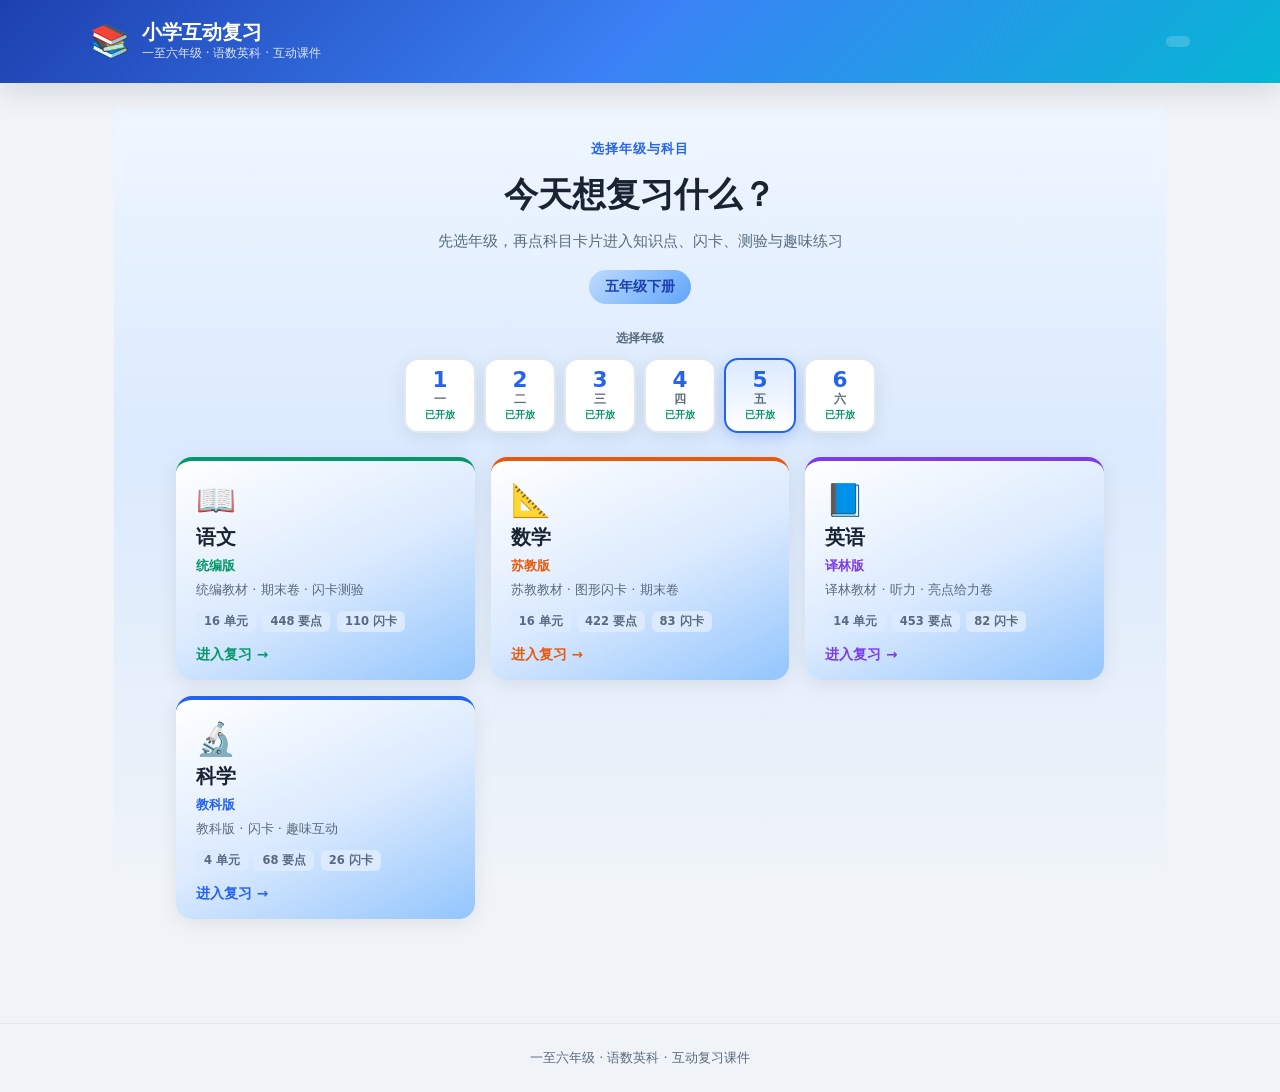
==== commit 6eddc2eb: "Expand review app to grades 1–6 with multi-grade portal and full subject content. Refactor data into" ====
--- a/index.html
+++ b/index.html
@@ -3,29 +3,36 @@
 <head>
   <meta charset="UTF-8">
   <meta name="viewport" content="width=device-width, initial-scale=1.0">
-  <title>康煜承 · 五年级复习课件</title>
-  <link rel="stylesheet" href="css/style.css">
+  <title>小学复习课件</title>
+  <link rel="stylesheet" href="css/style.css?v=20260615-grade-theme">
 </head>
 <body>
   <div class="app">
     <header class="header">
       <div class="header-inner">
-        <div class="logo">
-          <span class="logo-icon" id="logoIcon">🔬</span>
-          <div>
-            <h1 id="siteTitle">五年级下册科学</h1>
-            <p id="siteSubtitle">教科版 · 互动复习课件</p>
-          </div>
-        </div>
-
-        <div class="subject-bar">
-          <button class="subject-btn active" data-subject="science">🔬 科学</button>
-          <button class="subject-btn" data-subject="english">📘 英语</button>
-          <button class="subject-btn" data-subject="math">📐 数学</button>
-          <button class="subject-btn" data-subject="chinese">📖 语文</button>
-        </div>
-
-        <nav class="nav" id="scienceNav">
+        <div class="header-top">
+          <div class="logo">
+            <span class="logo-icon" id="logoIcon">📚</span>
+            <div>
+              <h1 id="siteTitle">小学互动复习</h1>
+              <p id="siteSubtitle">一至六年级 · 语数英科 · 互动课件</p>
+            </div>
+          </div>
+          <div class="header-top-right">
+            <span class="header-context" id="headerContext"></span>
+            <button type="button" class="portal-back hidden" id="portalBackBtn">← 返回主页</button>
+          </div>
+        </div>
+
+        <div class="header-study hidden" id="headerStudy">
+          <div class="subject-bar">
+            <button class="subject-btn" data-subject="chinese">📖 语文</button>
+            <button class="subject-btn" data-subject="math">📐 数学</button>
+            <button class="subject-btn" data-subject="english">📘 英语</button>
+            <button class="subject-btn active" data-subject="science">🔬 科学</button>
+          </div>
+
+          <nav class="nav" id="scienceNav">
           <button class="nav-btn active" data-subject="science" data-view="home">首页</button>
           <button class="nav-btn" data-subject="science" data-view="learn">知识点</button>
           <button class="nav-btn" data-subject="science" data-view="flashcard">闪卡</button>
@@ -38,6 +45,7 @@
           <button class="nav-btn" data-subject="english" data-view="eng-learn">知识点</button>
           <button class="nav-btn" data-subject="english" data-view="eng-flashcard">闪卡</button>
           <button class="nav-btn" data-subject="english" data-view="eng-quiz">测验</button>
+          <button class="nav-btn" data-subject="english" data-view="eng-listening">听力</button>
           <button class="nav-btn" data-subject="english" data-view="eng-play">趣味互动</button>
         </nav>
 
@@ -77,12 +85,32 @@
           <div class="progress-bar"><div class="progress-fill" id="chiProgressFill"></div></div>
           <span class="progress-text" id="chiProgressText">0%</span>
         </div>
+        </div>
       </div>
     </header>
 
     <main class="main">
+      <section class="view active" id="view-portal-home">
+        <div class="portal-hero">
+          <p class="portal-eyebrow">选择年级与科目</p>
+          <h2 class="portal-title">今天想复习什么？</h2>
+          <p class="portal-lead">先选年级，再点科目卡片进入知识点、闪卡、测验与趣味练习</p>
+          <div class="portal-grade-badge" id="portalGradeBadge">五年级</div>
+        </div>
+        <div class="portal-grade-row">
+          <p class="portal-section-label">选择年级</p>
+          <div class="portal-grade-pills" id="portalGradePills"></div>
+        </div>
+        <div class="portal-unavailable hidden" id="portalUnavailable">
+          <div class="portal-unavailable-icon">🚧</div>
+          <h3 id="portalUnavailableTitle">该年级内容筹备中</h3>
+          <p id="portalUnavailableHint">请先选择已开放的年级。</p>
+        </div>
+        <div class="portal-subjects" id="portalSubjects"></div>
+      </section>
+
       <!-- ═══ 科学 ═══ -->
-      <section class="view active" id="view-home" data-subject="science">
+      <section class="view" id="view-home" data-subject="science">
         <div class="hero">
           <h2>欢迎来复习科学！</h2>
           <p>本课件涵盖四个单元共 26 个知识点，支持阅读、闪卡记忆、选择题测验和趣味互动。</p>
@@ -213,6 +241,12 @@
         </div>
         <div class="unit-grid" id="engUnitGrid"></div>
         <div class="stats-row" id="engStatsRow"></div>
+        <div class="eng-exam-sections" id="engExamSections"></div>
+        <div class="eng-sources-block">
+          <h3 class="section-title eng-section-title">📚 参考试卷（亮点给力 + 南京卷）</h3>
+          <div class="eng-sources-grid" id="engSourcesGrid"></div>
+        </div>
+        <div class="eng-mistakes-block" id="engMistakesBlock"></div>
       </section>
 
       <section class="view" id="view-eng-learn" data-subject="english">
@@ -252,6 +286,7 @@
       <section class="view" id="view-eng-quiz" data-subject="english">
         <div id="engQuizSetup" class="quiz-setup">
           <h2>选择测验范围</h2>
+          <p class="quiz-hint">含南京期末卷 + 亮点给力大试卷：选择、填空、语法（每次 15 题）</p>
           <div class="quiz-options" id="engQuizOptions"></div>
           <button class="btn btn-primary btn-lg" id="startEngQuiz">开始测验</button>
         </div>
@@ -279,11 +314,38 @@
         </div>
       </section>
 
+      <section class="view" id="view-eng-listening" data-subject="english">
+        <div class="listening-header">
+          <select id="engListenSelect" class="select"></select>
+          <span class="listening-tag" id="engListenTag">听对话选答</span>
+          <span class="listening-counter" id="engListenCounter">1 / 7</span>
+        </div>
+        <div class="listening-player play-card">
+          <h3 class="play-card-title" id="engListenTitle">Unit 2 · 交通方式</h3>
+          <p class="listening-hint">点击「播放听力」认真听，再作答。电脑/平板建议用 Chrome 浏览器，朗读更自然。</p>
+          <div class="listening-controls">
+            <button type="button" class="btn btn-primary btn-lg" id="engListenPlay">🔊 播放听力</button>
+            <button type="button" class="btn btn-secondary" id="engListenReplay">🔁 再听一遍</button>
+            <span class="listening-status" id="engListenStatus"></span>
+          </div>
+          <details class="listening-transcript">
+            <summary>显示听力原文（建议先听完再看）</summary>
+            <div class="listening-script" id="engListenScript"></div>
+          </details>
+        </div>
+        <div class="listening-questions play-card" id="engListenQuestions"></div>
+        <div class="listening-nav">
+          <button type="button" class="btn btn-secondary" id="engListenPrev">← 上一套</button>
+          <button type="button" class="btn btn-secondary" id="engListenNext">下一套 →</button>
+        </div>
+      </section>
+
       <section class="view" id="view-eng-play" data-subject="english">
         <div class="play-tabs">
           <button class="play-tab active" data-play="vocab">📝 词汇闯关</button>
           <button class="play-tab" data-play="dialogue">💬 对话填空</button>
           <button class="play-tab" data-play="reading">📖 阅读练习</button>
+          <button class="play-tab" data-play="pick">📄 卷面精选</button>
           <button class="play-tab" data-play="writing">✍️ 写作参考</button>
         </div>
 
@@ -310,16 +372,33 @@
           <div class="play-tabs read-tabs" style="margin-bottom:1rem">
             <button type="button" class="read-tab play-tab active" data-read="myopia">👓 近视</button>
             <button type="button" class="read-tab play-tab" data-read="tea">🍵 茶文化</button>
+            <button type="button" class="read-tab play-tab" data-read="metro">🚇 重庆地铁</button>
+            <button type="button" class="read-tab play-tab" data-read="transport">🌍 世界交通</button>
           </div>
           <div class="read-panel active" id="read-play-myopia">
             <pre class="read-passage" id="engPlayMyopiaPassage"></pre>
             <div id="engPlayMyopiaQ"></div>
-            <button type="button" class="btn btn-secondary" id="checkMyopiaFillBtn">检查填空题</button>
           </div>
           <div class="read-panel" id="read-play-tea">
             <pre class="read-passage" id="engPlayTeaPassage"></pre>
             <p class="play-card-desc">T = 正确，F = 错误</p>
             <div id="engPlayTeaQ"></div>
+          </div>
+          <div class="read-panel" id="read-play-metro">
+            <pre class="read-passage" id="engPlayMetroPassage"></pre>
+            <div id="engPlayMetroQ"></div>
+          </div>
+          <div class="read-panel" id="read-play-transport">
+            <pre class="read-passage" id="engPlayTransportPassage"></pre>
+            <div id="engPlayTransportQ"></div>
+          </div>
+        </div>
+
+        <div class="play-panel" id="eng-play-pick">
+          <div class="play-card">
+            <p class="play-card-desc">36 道典型选择题：语法、固定搭配、课文细节（来自亮点给力 + 南京卷）</p>
+            <div id="engPlayPickPager" class="pick-pager-wrap"></div>
+            <div id="engPlayPick"></div>
           </div>
         </div>
 
@@ -374,7 +453,7 @@
                 <p class="flash-hint">点击卡片查看答案</p>
               </div>
               <div class="flashcard-back">
-                <p id="mathFlashAnswer">答案</p>
+                <div id="mathFlashAnswer" class="flash-answer-body"><p class="flash-answer-text">答案</p></div>
               </div>
             </div>
           </div>
@@ -457,6 +536,7 @@
         <div class="play-panel" id="math-play-pick">
           <div class="play-card">
             <p class="play-card-desc">48 道典型选择题：因数倍数、分数、圆、方程、统计、综合应用</p>
+            <div id="mathPlayPickPager" class="pick-pager-wrap"></div>
             <div id="mathPlayPick"></div>
           </div>
         </div>
@@ -583,6 +663,7 @@
         <div class="play-panel" id="chi-play-pick">
           <div class="play-card">
             <p class="play-card-desc">48 道典型选择题：课文理解、阅读方法、习作要点（来自 21 份苏州卷）</p>
+            <div id="chiPlayPickPager" class="pick-pager-wrap"></div>
             <div id="chiPlayPick"></div>
           </div>
         </div>
@@ -590,19 +671,24 @@
     </main>
 
     <footer class="footer">
-      <p id="footerText">康煜承 · 五年级复习课件</p>
+      <p id="footerText">一至六年级 · 语数英科 · 互动复习课件</p>
     </footer>
   </div>
 
-  <script src="js/data.js"></script>
+  <script src="js/core/schema.js?v=20260615-g3full"></script>
+  <script src="js/core/registry.js?v=20260615b"></script>
+  <script src="js/core/progress.js?v=20260615b"></script>
+  <script src="js/core/loader.js?v=20260615b"></script>
+  <script src="js/core/shell.js?v=20260615-g6fix"></script>
+  <script src="js/core/portal.js?v=20260615b"></script>
   <script src="js/app.js"></script>
-  <script src="js/english-data.js"></script>
-  <script src="js/english-app.js"></script>
-  <script src="js/math-data.js"></script>
-  <script src="js/math-papers.js"></script>
+  <script src="js/english-app.js?v=20260615-g6fix"></script>
   <script src="js/math-app.js"></script>
-  <script src="js/chinese-data.js"></script>
-  <script src="js/chinese-papers.js"></script>
-  <script src="js/chinese-app.js"></script>
+  <script src="js/chinese-app.js?v=20260615-chi-flash"></script>
+  <script>
+    document.addEventListener('DOMContentLoaded', function () {
+      Shell.bootstrap();
+    });
+  </script>
 </body>
 </html>
--- a/css/style.css
+++ b/css/style.css
@@ -50,15 +50,309 @@
   max-width: 1100px;
   margin: 0 auto;
   display: flex;
+  flex-direction: column;
+  gap: 0.85rem;
+}
+
+.header-top {
+  display: flex;
+  align-items: center;
+  justify-content: space-between;
+  gap: 1rem;
+  width: 100%;
+}
+
+.header-top-right {
+  display: flex;
+  align-items: center;
+  gap: 0.75rem;
+  flex-shrink: 0;
+}
+
+.header-context {
+  font-size: 0.85rem;
+  font-weight: 700;
+  background: rgba(255,255,255,0.18);
+  padding: 0.35rem 0.75rem;
+  border-radius: 999px;
+  white-space: nowrap;
+}
+
+.portal-back {
+  font-family: var(--font);
+  border: 1px solid rgba(255,255,255,0.45);
+  background: rgba(255,255,255,0.15);
+  color: white;
+  padding: 0.4rem 0.85rem;
+  border-radius: 999px;
+  font-size: 0.82rem;
+  font-weight: 700;
+  cursor: pointer;
+  transition: background 0.2s;
+}
+.portal-back:hover { background: rgba(255,255,255,0.28); }
+
+.header-study {
+  display: flex;
   flex-wrap: wrap;
   align-items: center;
-  gap: 1rem;
-}
-
-.logo { display: flex; align-items: center; gap: 0.75rem; flex-shrink: 0; }
+  gap: 0.75rem;
+  width: 100%;
+}
+
+.logo { display: flex; align-items: center; gap: 0.75rem; flex-shrink: 0; cursor: pointer; }
 .logo-icon { font-size: 2rem; }
 .logo h1 { font-size: 1.25rem; font-weight: 900; line-height: 1.2; }
 .logo p { font-size: 0.75rem; opacity: 0.85; }
+
+/* Portal home */
+.portal-hero {
+  text-align: center;
+  padding: 2rem 1rem 1.5rem;
+  max-width: 640px;
+  margin: 0 auto;
+}
+.portal-eyebrow {
+  font-size: 0.8rem;
+  font-weight: 700;
+  letter-spacing: 0.08em;
+  text-transform: uppercase;
+  color: var(--primary);
+  margin-bottom: 0.5rem;
+}
+.portal-title {
+  font-size: clamp(1.6rem, 4vw, 2.1rem);
+  font-weight: 900;
+  color: var(--text);
+  margin-bottom: 0.5rem;
+}
+.portal-lead {
+  color: var(--text-muted);
+  font-size: 0.95rem;
+  line-height: 1.6;
+}
+.portal-grade-badge {
+  display: inline-block;
+  margin-top: 1rem;
+  background: var(--grade-badge-bg, linear-gradient(135deg, #dbeafe, #ede9fe));
+  color: var(--grade-badge-color, #1d4ed8);
+  font-weight: 800;
+  font-size: 0.9rem;
+  padding: 0.35rem 1rem;
+  border-radius: 999px;
+  transition: background 0.35s ease, color 0.35s ease;
+}
+
+.portal-grade-row {
+  max-width: 720px;
+  margin: 0 auto 1.5rem;
+  padding: 0 1rem;
+}
+.portal-section-label {
+  font-size: 0.78rem;
+  font-weight: 700;
+  color: var(--text-muted);
+  margin-bottom: 0.65rem;
+  text-align: center;
+}
+.portal-grade-pills {
+  display: flex;
+  justify-content: center;
+  flex-wrap: wrap;
+  gap: 0.5rem;
+}
+.portal-grade-pill {
+  font-family: var(--font);
+  border: 2px solid #e2e8f0;
+  background: white;
+  color: var(--text);
+  min-width: 4.5rem;
+  padding: 0.55rem 0.75rem;
+  border-radius: 14px;
+  cursor: pointer;
+  transition: all 0.2s;
+  display: flex;
+  flex-direction: column;
+  align-items: center;
+  gap: 0.1rem;
+  box-shadow: var(--shadow);
+}
+.portal-grade-pill:hover { border-color: #93c5fd; transform: translateY(-2px); }
+.portal-grade-pill.active {
+  border-color: var(--primary);
+  background: linear-gradient(180deg, #eff6ff, #fff);
+  box-shadow: 0 4px 16px rgba(37, 99, 235, 0.18);
+}
+.portal-grade-pill.soon { opacity: 0.72; }
+.portal-grade-num { font-size: 1.35rem; font-weight: 900; line-height: 1; color: var(--primary); }
+.portal-grade-label { font-size: 0.72rem; font-weight: 700; color: var(--text-muted); }
+.portal-grade-tag { font-size: 0.6rem; color: var(--warning); font-weight: 700; }
+.portal-grade-tag.open { color: var(--success); }
+
+.portal-subjects {
+  display: grid;
+  grid-template-columns: repeat(auto-fit, minmax(240px, 1fr));
+  gap: 1rem;
+  max-width: 960px;
+  margin: 0 auto 2.5rem;
+  padding: 0 1rem;
+}
+.portal-subjects.portal-loading {
+  opacity: 0.55;
+  pointer-events: none;
+}
+
+#view-portal-home {
+  min-height: calc(100vh - 140px);
+  padding-bottom: 2.5rem;
+  transition: background 0.35s ease;
+}
+
+.portal-subject-card {
+  font-family: var(--font);
+  text-align: left;
+  border: none;
+  background: var(--grade-card-bg, white);
+  border-radius: var(--radius);
+  padding: 1.25rem 1.25rem 1rem;
+  box-shadow: var(--shadow);
+  cursor: pointer;
+  transition: transform 0.2s, box-shadow 0.2s, background 0.35s ease;
+  border-top: 4px solid var(--card-accent, var(--primary));
+  display: flex;
+  flex-direction: column;
+  gap: 0.35rem;
+}
+.portal-subject-card:hover {
+  transform: translateY(-4px);
+  box-shadow: var(--shadow-lg);
+}
+.portal-subject-card.soon {
+  opacity: 0.72;
+  cursor: not-allowed;
+}
+.portal-subject-card.soon:hover {
+  transform: none;
+  box-shadow: var(--shadow);
+}
+.portal-subject-icon { font-size: 2rem; }
+.portal-subject-card h3 { font-size: 1.25rem; font-weight: 900; color: var(--text); }
+.portal-subject-ver { font-size: 0.82rem; font-weight: 700; color: var(--card-accent, var(--primary)); }
+.portal-subject-desc { font-size: 0.82rem; color: var(--text-muted); line-height: 1.45; flex: 1; }
+.portal-subject-stats {
+  display: flex;
+  flex-wrap: wrap;
+  gap: 0.4rem;
+  margin-top: 0.35rem;
+}
+.portal-subject-stats span {
+  font-size: 0.72rem;
+  font-weight: 700;
+  background: var(--grade-stat-bg, #f1f5f9);
+  color: var(--text-muted);
+  padding: 0.2rem 0.5rem;
+  border-radius: 6px;
+  transition: background 0.35s ease;
+}
+.portal-subject-go {
+  margin-top: 0.5rem;
+  font-size: 0.85rem;
+  font-weight: 800;
+  color: var(--card-accent, var(--primary));
+}
+
+.portal-unavailable {
+  max-width: 420px;
+  margin: 1rem auto 3rem;
+  padding: 2rem 1.5rem;
+  background: white;
+  border-radius: var(--radius);
+  box-shadow: var(--shadow);
+  text-align: center;
+}
+.portal-unavailable-icon { font-size: 2.5rem; margin-bottom: 0.5rem; }
+.portal-unavailable h3 { font-size: 1.15rem; margin-bottom: 0.5rem; }
+.portal-unavailable p { color: var(--text-muted); font-size: 0.9rem; }
+
+/* 各年级门户主题色 · 一眼区分当前年级 */
+body.portal-grade-1 {
+  --grade-page-bg: linear-gradient(180deg, #fff1f2 0%, #fce7f3 38%, var(--bg) 88%);
+  --grade-card-bg: linear-gradient(155deg, #ffffff 0%, #ffe4e6 52%, #fecdd3 100%);
+  --grade-badge-bg: linear-gradient(135deg, #fecdd3, #fda4af);
+  --grade-badge-color: #9f1239;
+  --grade-stat-bg: #ffe4e6;
+  --grade-pill-accent: #f43f5e;
+  --grade-unit-card-bg: linear-gradient(160deg, #ffffff 0%, #ffe4e6 100%);
+}
+body.portal-grade-2 {
+  --grade-page-bg: linear-gradient(180deg, #fff7ed 0%, #ffedd5 38%, var(--bg) 88%);
+  --grade-card-bg: linear-gradient(155deg, #ffffff 0%, #ffedd5 52%, #fed7aa 100%);
+  --grade-badge-bg: linear-gradient(135deg, #fed7aa, #fdba74);
+  --grade-badge-color: #9a3412;
+  --grade-stat-bg: #ffedd5;
+  --grade-pill-accent: #ea580c;
+  --grade-unit-card-bg: linear-gradient(160deg, #ffffff 0%, #ffedd5 100%);
+}
+body.portal-grade-3 {
+  --grade-page-bg: linear-gradient(180deg, #fefce8 0%, #fef9c3 38%, var(--bg) 88%);
+  --grade-card-bg: linear-gradient(155deg, #ffffff 0%, #fef9c3 52%, #fde047 100%);
+  --grade-badge-bg: linear-gradient(135deg, #fde68a, #facc15);
+  --grade-badge-color: #854d0e;
+  --grade-stat-bg: #fef9c3;
+  --grade-pill-accent: #ca8a04;
+  --grade-unit-card-bg: linear-gradient(160deg, #ffffff 0%, #fef9c3 100%);
+}
+body.portal-grade-4 {
+  --grade-page-bg: linear-gradient(180deg, #ecfdf5 0%, #d1fae5 38%, var(--bg) 88%);
+  --grade-card-bg: linear-gradient(155deg, #ffffff 0%, #d1fae5 52%, #6ee7b7 100%);
+  --grade-badge-bg: linear-gradient(135deg, #a7f3d0, #34d399);
+  --grade-badge-color: #065f46;
+  --grade-stat-bg: #d1fae5;
+  --grade-pill-accent: #059669;
+  --grade-unit-card-bg: linear-gradient(160deg, #ffffff 0%, #d1fae5 100%);
+}
+body.portal-grade-5 {
+  --grade-page-bg: linear-gradient(180deg, #eff6ff 0%, #dbeafe 38%, var(--bg) 88%);
+  --grade-card-bg: linear-gradient(155deg, #ffffff 0%, #dbeafe 52%, #93c5fd 100%);
+  --grade-badge-bg: linear-gradient(135deg, #bfdbfe, #60a5fa);
+  --grade-badge-color: #1e40af;
+  --grade-stat-bg: #dbeafe;
+  --grade-pill-accent: #2563eb;
+  --grade-unit-card-bg: linear-gradient(160deg, #ffffff 0%, #dbeafe 100%);
+}
+body.portal-grade-6 {
+  --grade-page-bg: linear-gradient(180deg, #f5f3ff 0%, #ede9fe 38%, var(--bg) 88%);
+  --grade-card-bg: linear-gradient(155deg, #ffffff 0%, #ede9fe 52%, #c4b5fd 100%);
+  --grade-badge-bg: linear-gradient(135deg, #ddd6fe, #a78bfa);
+  --grade-badge-color: #5b21b6;
+  --grade-stat-bg: #ede9fe;
+  --grade-pill-accent: #7c3aed;
+  --grade-unit-card-bg: linear-gradient(160deg, #ffffff 0%, #ede9fe 100%);
+}
+
+body[class*="portal-grade-"] #view-portal-home {
+  background: var(--grade-page-bg);
+}
+
+body[class*="portal-grade-"] .portal-unavailable {
+  background: var(--grade-card-bg, white);
+}
+
+body[class*="portal-grade-"] .portal-grade-pill.active {
+  border-color: var(--grade-pill-accent);
+  background: linear-gradient(180deg, var(--grade-stat-bg), #fff);
+  box-shadow: 0 4px 16px color-mix(in srgb, var(--grade-pill-accent) 28%, transparent);
+}
+
+body[class*="portal-grade-"] .portal-grade-pill.active .portal-grade-num {
+  color: var(--grade-pill-accent);
+}
+
+body[class*="portal-grade-"] .unit-card {
+  background: var(--grade-unit-card-bg, white);
+}
+
+body.study-mode .header { padding-bottom: 0.85rem; }
 
 .subject-bar {
   display: flex;
@@ -136,6 +430,61 @@
 .chi-exam-sections .exam-section-card { background: #ecfdf5; border-color: #a7f3d0; }
 .chi-sources-grid .paper-chip { background: #d1fae5; color: #047857; }
 
+.eng-exam-sections { max-width: 960px; margin: 0 auto 1.5rem; }
+.eng-section-title { color: #5b21b6; }
+.eng-exam-sections .exam-section-card { background: #ede9fe; border-color: #c4b5fd; }
+.eng-sources-block { max-width: 960px; margin: 0 auto 1.5rem; }
+.eng-sources-grid { display: flex; flex-wrap: wrap; gap: 0.5rem; }
+.eng-paper-chip { background: #ede9fe; color: #5b21b6; border-color: #c4b5fd; }
+.eng-mistakes-block { max-width: 960px; margin: 0 auto 2rem; }
+.eng-mistakes-grid { display: grid; grid-template-columns: repeat(auto-fit, minmax(220px, 1fr)); gap: 0.65rem; }
+.eng-mistake-card {
+  background: #f5f3ff; border: 1px solid #ddd6fe; border-radius: var(--radius-sm);
+  padding: 0.75rem; font-size: 0.85rem;
+}
+.eng-mistake-card strong { display: block; color: #5b21b6; margin-bottom: 0.25rem; }
+.eng-mistake-card p { margin: 0; color: var(--text-muted); line-height: 1.45; }
+.topic-examples .examples-title { color: #5b21b6; }
+.topic-examples { border-top-color: #ddd6fe; }
+.example-item { background: #f5f3ff; }
+.example-a { color: #5b21b6; }
+.eng-exam-sections .paper-tag { background: #ede9fe; color: #5b21b6; }
+
+.listening-header {
+  display: flex; flex-wrap: wrap; align-items: center; gap: 0.75rem;
+  max-width: 720px; margin: 0 auto 1rem; padding: 0 1rem;
+}
+.listening-tag {
+  background: #ede9fe; color: #5b21b6; padding: 0.25rem 0.65rem;
+  border-radius: 999px; font-size: 0.85rem; font-weight: 600;
+}
+.listening-counter { margin-left: auto; font-weight: 700; color: var(--text-muted); }
+.listening-player, .listening-questions { max-width: 720px; margin: 0 auto 1rem; }
+.listening-hint { color: var(--text-muted); font-size: 0.9rem; line-height: 1.5; margin-bottom: 1rem; }
+.listening-controls { display: flex; flex-wrap: wrap; align-items: center; gap: 0.75rem; margin-bottom: 1rem; }
+.listening-status { color: #5b21b6; font-weight: 600; font-size: 0.9rem; }
+.listening-transcript { margin-top: 0.5rem; }
+.listening-transcript summary { cursor: pointer; color: #5b21b6; font-weight: 600; }
+.listening-script p { margin: 0.35rem 0; line-height: 1.55; color: var(--text); }
+.listening-nav {
+  display: flex; justify-content: center; gap: 1rem;
+  max-width: 720px; margin: 0 auto 2rem; padding: 0 1rem;
+}
+.listen-q { font-weight: 600; margin-bottom: 0.65rem; }
+.listen-opts { display: flex; flex-direction: column; gap: 0.45rem; margin-bottom: 1.25rem; }
+.listen-opt {
+  text-align: left; padding: 0.65rem 0.85rem; border: 1.5px solid #e2e8f0;
+  border-radius: 10px; background: #fff; cursor: pointer; font-size: 0.95rem;
+  transition: border-color 0.15s, background 0.15s;
+}
+.listen-opt:hover:not(:disabled) { border-color: #a78bfa; background: #faf5ff; }
+.listen-opt.correct { border-color: #22c55e; background: #f0fdf4; }
+.listen-opt.wrong { border-color: #ef4444; background: #fef2f2; }
+.listen-opt:disabled { cursor: default; opacity: 0.95; }
+.listen-result { font-size: 0.9rem; margin-top: -0.75rem; margin-bottom: 1rem; }
+.listen-result.success { color: #16a34a; }
+.listen-result.error { color: #dc2626; }
+
 .word-section { margin-bottom: 2rem; }
 .word-section-title { font-size: 1.05rem; font-weight: 800; color: #047857; margin: 1.5rem 0 1rem; padding-bottom: 0.35rem; border-bottom: 2px solid #a7f3d0; }
 .word-section-title .word-count { font-size: 0.8rem; font-weight: 600; color: #059669; margin-left: 0.5rem; }
@@ -158,6 +507,17 @@
 .example-q { margin: 0.25rem 0; line-height: 1.5; }
 .example-a { color: #9a3412; font-weight: 600; margin: 0; }
 .pick-item { margin-bottom: 1.25rem; }
+
+.pick-pager-wrap { margin-bottom: 1rem; }
+.pick-pager {
+  display: flex; align-items: center; justify-content: center; gap: 0.75rem;
+  flex-wrap: wrap; padding: 0.65rem 0.85rem;
+  background: #f8fafc; border: 1px solid #e2e8f0; border-radius: var(--radius-sm);
+}
+.pick-page-info { font-size: 0.88rem; color: var(--text-muted); font-weight: 700; min-width: 9rem; text-align: center; }
+.pick-page-btn { min-width: 5.5rem; }
+.pick-page-btn:disabled { opacity: 0.45; cursor: not-allowed; }
+
 .vocab-group { margin-bottom: 2rem; }
 .vocab-group h4 { font-size: 1.05rem; font-weight: 800; margin-bottom: 1rem; color: #5b21b6; }
 .empty-hint { text-align: center; color: var(--text-muted); padding: 2rem; font-size: 0.95rem; }
@@ -347,12 +707,12 @@
 }
 
 .unit-card {
-  background: var(--surface);
+  background: var(--grade-unit-card-bg, var(--surface));
   border-radius: var(--radius);
   padding: 1.5rem;
   box-shadow: var(--shadow);
   cursor: pointer;
-  transition: transform 0.2s, box-shadow 0.2s;
+  transition: transform 0.2s, box-shadow 0.2s, background 0.35s ease;
   border-top: 4px solid;
   position: relative;
   overflow: hidden;
@@ -605,6 +965,12 @@
 .flash-hint { font-size: 0.8rem; opacity: 0.7; margin-top: 1.5rem; }
 .flashcard-back p { font-size: 1rem; line-height: 1.7; color: var(--text); }
 
+.flashcard-math.flashcard-has-viz { height: 340px; }
+.flash-answer-body { width: 100%; }
+.flash-answer-text { font-size: 0.95rem; line-height: 1.6; color: var(--text); margin: 0 0 0.4rem; }
+.flash-viz { width: 100%; margin-top: 0.25rem; }
+.flash-viz svg { width: 100%; max-height: 130px; display: block; margin: 0 auto; }
+
 .flash-controls { display: flex; gap: 0.75rem; flex-wrap: wrap; justify-content: center; }
 
 /* Buttons */
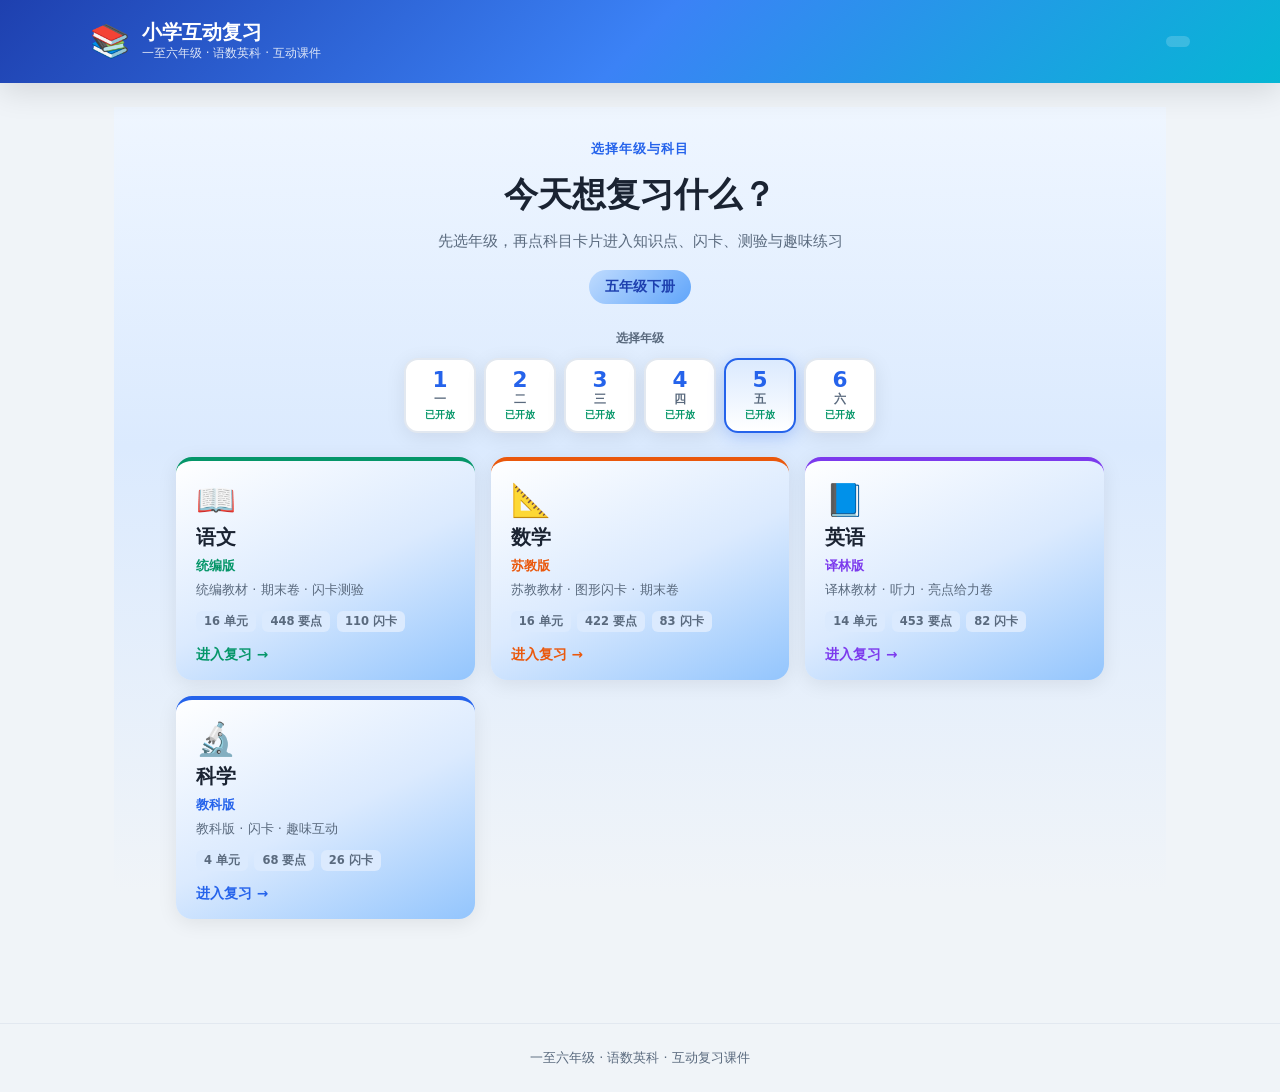
==== commit 02a65292: "Improve mobile layout for portal, navigation, and flashcards. Add safe-area support, horizontally sc" ====
--- a/index.html
+++ b/index.html
@@ -2,9 +2,23 @@
 <html lang="zh-CN">
 <head>
   <meta charset="UTF-8">
-  <meta name="viewport" content="width=device-width, initial-scale=1.0">
+  <meta name="viewport" content="width=device-width, initial-scale=1.0, viewport-fit=cover">
   <title>小学复习课件</title>
-  <link rel="stylesheet" href="css/style.css?v=20260615-grade-theme">
+  <script>
+    (function () {
+      var path = location.pathname;
+      var repo = '/grade5-science-review';
+      var i = path.indexOf(repo);
+      var base = i >= 0
+        ? path.slice(0, i + repo.length + 1)
+        : (path.endsWith('/') ? path : path.replace(/[^/]+$/, '') || '/');
+      window.APP_BASE = base;
+      var el = document.createElement('base');
+      el.href = base;
+      document.head.appendChild(el);
+    })();
+  </script>
+  <link rel="stylesheet" href="css/style.css?v=20260615-mobile">
 </head>
 <body>
   <div class="app">
@@ -678,13 +692,13 @@
   <script src="js/core/schema.js?v=20260615-g3full"></script>
   <script src="js/core/registry.js?v=20260615b"></script>
   <script src="js/core/progress.js?v=20260615b"></script>
-  <script src="js/core/loader.js?v=20260615b"></script>
+  <script src="js/core/loader.js?v=20260615-flash-fix"></script>
   <script src="js/core/shell.js?v=20260615-g6fix"></script>
   <script src="js/core/portal.js?v=20260615b"></script>
-  <script src="js/app.js"></script>
-  <script src="js/english-app.js?v=20260615-g6fix"></script>
-  <script src="js/math-app.js"></script>
-  <script src="js/chinese-app.js?v=20260615-chi-flash"></script>
+  <script src="js/app.js?v=20260615-flash-fix"></script>
+  <script src="js/english-app.js?v=20260615-flash-fix"></script>
+  <script src="js/math-app.js?v=20260615-flash-fix"></script>
+  <script src="js/chinese-app.js?v=20260615-flash-fix"></script>
   <script>
     document.addEventListener('DOMContentLoaded', function () {
       Shell.bootstrap();
--- a/css/style.css
+++ b/css/style.css
@@ -25,12 +25,20 @@
 
 *, *::before, *::after { box-sizing: border-box; margin: 0; padding: 0; }
 
+html {
+  -webkit-text-size-adjust: 100%;
+  overflow-x: hidden;
+}
+
 body {
   font-family: var(--font);
   background: var(--bg);
   color: var(--text);
   line-height: 1.6;
   min-height: 100vh;
+  overflow-x: hidden;
+  padding-left: env(safe-area-inset-left);
+  padding-right: env(safe-area-inset-right);
 }
 
 .app { min-height: 100vh; display: flex; flex-direction: column; }
@@ -39,7 +47,7 @@
 .header {
   background: linear-gradient(135deg, #1e40af 0%, #3b82f6 50%, #06b6d4 100%);
   color: white;
-  padding: 1rem 1.5rem;
+  padding: max(1rem, env(safe-area-inset-top)) max(1rem, env(safe-area-inset-right)) 1rem max(1rem, env(safe-area-inset-left));
   position: sticky;
   top: 0;
   z-index: 100;
@@ -613,10 +621,6 @@
 }
 .writing-example p { font-size: 0.95rem; line-height: 1.5; }
 
-@media (max-width: 768px) {
-  .subject-bar { order: 3; width: 100%; justify-content: center; }
-}
-
 .nav { display: flex; flex-wrap: wrap; gap: 0.35rem; flex: 1; justify-content: center; }
 
 .nav-btn {
@@ -915,7 +919,10 @@
   max-width: 520px;
   height: 280px;
   perspective: 1000px;
+  -webkit-perspective: 1000px;
   cursor: pointer;
+  touch-action: manipulation;
+  -webkit-tap-highlight-color: transparent;
 }
 
 .flashcard-inner {
@@ -923,15 +930,21 @@
   height: 100%;
   position: relative;
   transition: transform 0.5s;
+  -webkit-transition: -webkit-transform 0.5s;
   transform-style: preserve-3d;
-}
-
-.flashcard.flipped .flashcard-inner { transform: rotateY(180deg); }
+  -webkit-transform-style: preserve-3d;
+}
+
+.flashcard.flipped .flashcard-inner {
+  transform: rotateY(180deg);
+  -webkit-transform: rotateY(180deg);
+}
 
 .flashcard-front, .flashcard-back {
   position: absolute;
   inset: 0;
   backface-visibility: hidden;
+  -webkit-backface-visibility: hidden;
   border-radius: var(--radius);
   display: flex;
   flex-direction: column;
@@ -940,17 +953,19 @@
   padding: 2rem;
   text-align: center;
   box-shadow: var(--shadow-lg);
+  pointer-events: none;
+}
+
+.flashcard-back {
+  background: var(--surface);
+  transform: rotateY(180deg);
+  -webkit-transform: rotateY(180deg);
+  border: 3px solid var(--primary);
 }
 
 .flashcard-front {
   background: linear-gradient(145deg, #1e40af, #3b82f6);
   color: white;
-}
-
-.flashcard-back {
-  background: var(--surface);
-  transform: rotateY(180deg);
-  border: 3px solid var(--primary);
 }
 
 .flash-tag {
@@ -1179,11 +1194,6 @@
 
 .pick-select.correct { border-color: var(--success); background: #ecfdf5; }
 .pick-select.wrong { border-color: var(--danger); background: #fef2f2; }
-
-@media (max-width: 480px) {
-  .pick-row { flex-direction: column; align-items: stretch; }
-  .pick-label { width: auto; text-align: left; }
-}
 
 .play-actions {
   display: flex;
@@ -1275,14 +1285,204 @@
 .footer {
   text-align: center;
   padding: 1.5rem;
+  padding-bottom: max(1.5rem, env(safe-area-inset-bottom));
   color: var(--text-muted);
   font-size: 0.8rem;
   border-top: 1px solid #e2e8f0;
 }
 
+/* ── 手机 / 平板适配 ── */
 @media (max-width: 768px) {
-  .header-inner { flex-direction: column; align-items: stretch; }
-  .nav { justify-content: flex-start; }
-  .progress-badge { justify-content: center; }
-  .hero h2 { font-size: 1.4rem; }
-}
+  .header-inner { gap: 0.55rem; }
+
+  .header-top {
+    align-items: flex-start;
+    gap: 0.5rem;
+  }
+
+  .logo-icon { font-size: 1.65rem; }
+  .logo h1 { font-size: 1.05rem; }
+  .logo p { font-size: 0.7rem; }
+
+  body.study-mode .header {
+    padding-top: max(0.65rem, env(safe-area-inset-top));
+    padding-bottom: 0.65rem;
+  }
+
+  body.study-mode .logo p { display: none; }
+  body.study-mode .header-context { display: none; }
+
+  .portal-back {
+    padding: 0.45rem 0.75rem;
+    font-size: 0.78rem;
+    min-height: 44px;
+  }
+
+  .header-study {
+    display: flex;
+    flex-direction: column;
+    gap: 0.45rem;
+    width: 100%;
+  }
+
+  .subject-bar,
+  .nav {
+    width: 100%;
+    flex-wrap: nowrap;
+    overflow-x: auto;
+    -webkit-overflow-scrolling: touch;
+    scrollbar-width: none;
+    justify-content: flex-start;
+    gap: 0.4rem;
+    padding: 0.2rem 0.1rem 0.35rem;
+    mask-image: linear-gradient(90deg, transparent, #000 8px, #000 calc(100% - 8px), transparent);
+    -webkit-mask-image: linear-gradient(90deg, transparent, #000 8px, #000 calc(100% - 8px), transparent);
+  }
+
+  .subject-bar::-webkit-scrollbar,
+  .nav::-webkit-scrollbar { display: none; }
+
+  .subject-bar {
+    border-radius: 12px;
+    order: 0;
+  }
+
+  .nav { order: 1; }
+
+  .subject-btn,
+  .nav-btn {
+    flex-shrink: 0;
+    min-height: 44px;
+    padding: 0.55rem 1rem;
+    font-size: 0.82rem;
+    touch-action: manipulation;
+  }
+
+  .progress-badge {
+    order: 2;
+    width: 100%;
+    justify-content: space-between;
+    padding: 0.15rem 0.1rem 0;
+  }
+
+  .progress-bar { flex: 1; max-width: none; width: auto; height: 10px; }
+
+  .main { padding: 1rem 0.85rem 1.5rem; }
+
+  .portal-hero { padding: 1.25rem 0.85rem 1rem; }
+  .portal-title { font-size: 1.45rem; }
+  .portal-lead { font-size: 0.88rem; }
+
+  .portal-grade-pills {
+    display: grid;
+    grid-template-columns: repeat(3, 1fr);
+    gap: 0.45rem;
+  }
+
+  .portal-grade-pill {
+    min-width: 0;
+    width: 100%;
+    padding: 0.5rem 0.35rem;
+    min-height: 64px;
+  }
+
+  .portal-subjects {
+    grid-template-columns: 1fr;
+    gap: 0.85rem;
+    padding: 0 0.85rem;
+  }
+
+  .portal-subject-card { padding: 1.1rem 1rem 0.95rem; }
+
+  .hero { padding: 1.25rem 0.5rem; }
+  .hero h2 { font-size: 1.35rem; }
+
+  .unit-grid,
+  .stats-row {
+    grid-template-columns: 1fr;
+    gap: 0.85rem;
+  }
+
+  .view-toolbar {
+    flex-direction: column;
+    align-items: stretch;
+    gap: 0.55rem;
+  }
+
+  .select,
+  .search {
+    width: 100%;
+    min-width: 0;
+    min-height: 44px;
+    font-size: 16px;
+  }
+
+  .flash-counter {
+    margin-left: 0;
+    text-align: center;
+    width: 100%;
+  }
+
+  .flashcard {
+    height: min(72vw, 300px);
+    min-height: 220px;
+  }
+
+  .flashcard-math.flashcard-has-viz {
+    height: min(82vw, 340px);
+    min-height: 260px;
+  }
+
+  .flashcard-front h3 { font-size: 1.05rem; }
+  .flash-controls {
+    width: 100%;
+    flex-direction: column;
+    gap: 0.55rem;
+  }
+
+  .flash-controls .btn {
+    width: 100%;
+    min-height: 48px;
+    font-size: 1rem;
+  }
+
+  .btn { min-height: 44px; }
+
+  .quiz-setup { padding: 1.25rem 0.5rem; }
+  .quiz-setup h2 { font-size: 1.25rem; }
+  .quiz-opt { min-height: 48px; padding: 0.85rem 1rem; }
+  .quiz-question { font-size: 1rem; padding: 1.1rem; }
+
+  .topic-header { padding: 0.95rem 1rem; }
+  .topic-header h3 { font-size: 0.98rem; line-height: 1.45; }
+
+  .play-tab {
+    min-height: 44px;
+    flex-shrink: 0;
+  }
+
+  .play-tabs {
+    overflow-x: auto;
+    flex-wrap: nowrap;
+    -webkit-overflow-scrolling: touch;
+    scrollbar-width: none;
+  }
+
+  .play-tabs::-webkit-scrollbar { display: none; }
+
+  .exam-sections-row,
+  .paper-chip-row {
+    overflow-x: auto;
+    flex-wrap: nowrap;
+    -webkit-overflow-scrolling: touch;
+  }
+}
+
+@media (max-width: 480px) {
+  .pick-row { flex-direction: column; align-items: stretch; }
+  .pick-label { width: auto; text-align: left; }
+
+  .portal-grade-num { font-size: 1.2rem; }
+  .stat-card .stat-num { font-size: 1.65rem; }
+  .unit-card .unit-num { font-size: 2rem; }
+}
